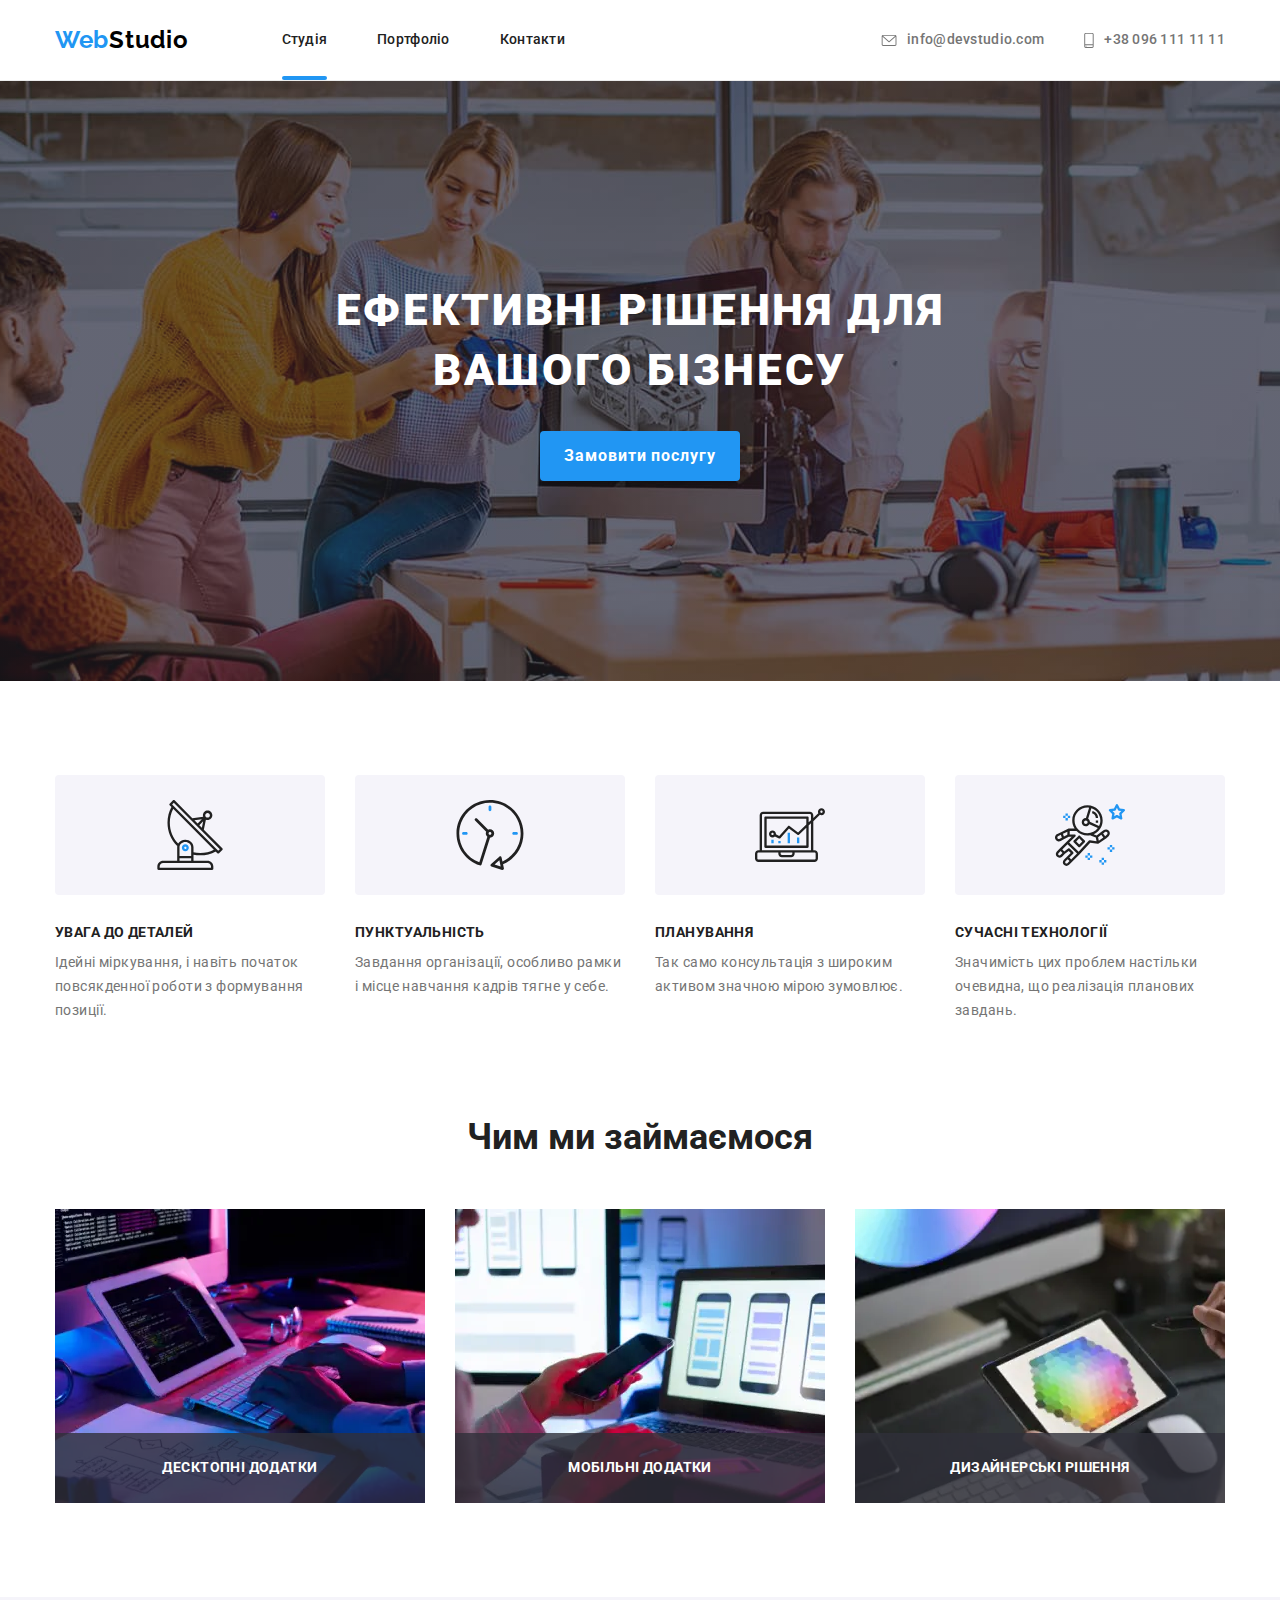
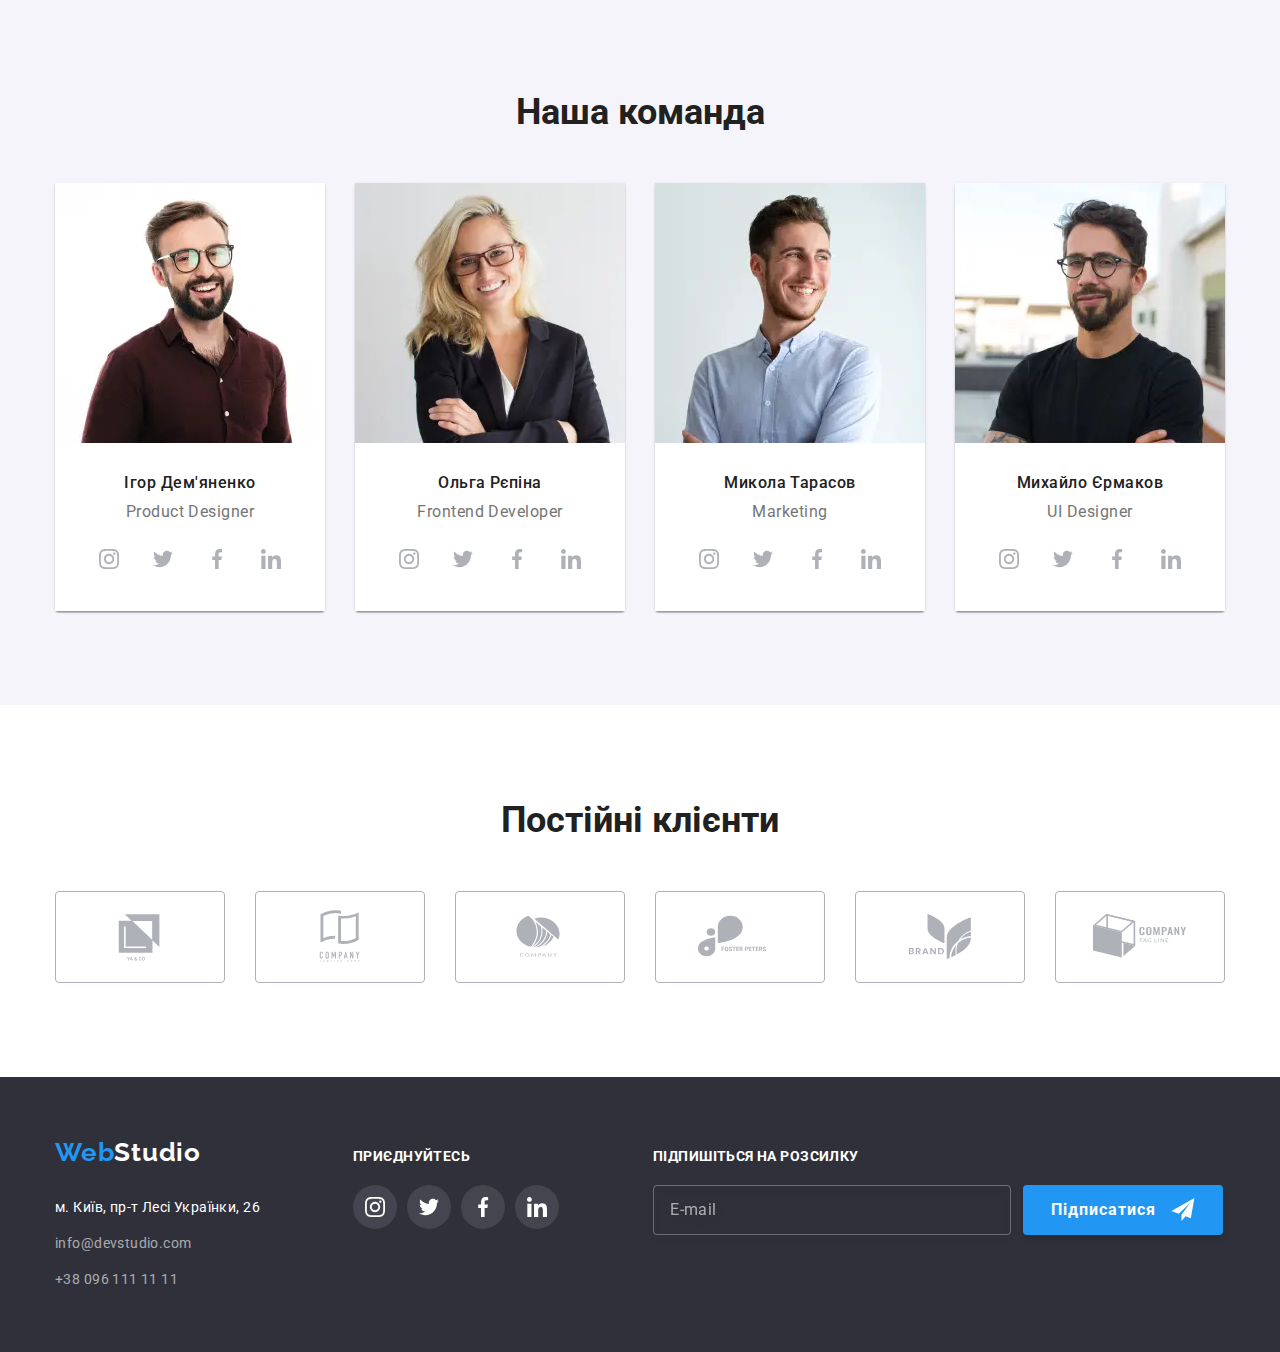
==== index.html @ 48bf85ee "додана мобільна та планшетна версія" ====
<!DOCTYPE html>
<html lang="uk">
<head>
    <meta charset="UTF-8">
    <meta http-equiv="X-UA-Compatible" content="IE=edge">
    <meta name="viewport" content="width=device-width, initial-scale=1.0">
    <title>WebStudio</title>
    <link rel="preconnect" href="https://fonts.googleapis.com">
    <link rel="preconnect" href="https://fonts.gstatic.com" crossorigin>
    <link href="https://fonts.googleapis.com/css2?family=Raleway:wght@700&family=Roboto:wght@400;500;700;900&display=swap" rel="stylesheet">
    <link rel="stylesheet" href="https://cdnjs.cloudflare.com/ajax/libs/modern-normalize/1.1.0/modern-normalize.min.css">
    <link rel="stylesheet" href="./css/main.min.css">
</head>
<body>
    <header class="header">
        <div class="container header__container">
            <nav class="menu header-menu">
                <a href="./index.html" class="logo logo-mobile link">Web<span class="logo logo-mobile header__logo">Studio</span></a>
                <ul class="list menu__nav">
                    <li class="menu__item">
                        <a href="./index.html" class="link menu__link active">Студія</a>
                    </li>
                    <li class="menu__item">
                        <a href="./portfolio.html" class="link menu__link">Портфоліо</a>
                    </li>
                    <li class="menu__item">
                        <a href="" class="link menu__link">Контакти</a>
                    </li>
                </ul>
            </nav>
            <ul class="list header-contact">
                <li class="header-contact__item">
                    <a href="mailto:info@devstudio.com" class="link header-contact__mail">
                        <svg class="header-contact__icon" width="16" height="12">
                            <use href="./images/icons.svg#icon-envelope"></use>
                        </svg>
                        <span class="header-contact__span">info@devstudio.com</span> 
                    </a>
                </li>
                <li class="header-contact__item">
                    <a href="tel:+380961111111" class="link header-contact__tel">
                        <svg class="header-contact__icon" width="10" height="16">
                            <use href="./images/icons.svg#icon-smartphone"></use>
                        </svg>
                        <span class="header-contact__span">+38 096 111 11 11</span> 
                    </a>
                </li>
            </ul>
            <button type="button" class="mobile-menu-btn" data-menu-open>
                <svg width="40" height="40">
                    <use href="./images/icons.svg#icon-menu-burger"></use>
                </svg>
            </button>
      
        </div>
        <div class="container mobile-menu" data-menu>
            <div class=" mobile-menu__container">
                <button type="button" class="mobile-menu-btn mobile-menu__close-btn" data-menu-close>
                    <svg class="modal__icon" width="40" height="40">
                        <use href="./images/icons.svg#icon-close-btn"></use>
                    </svg>
                </button>
                <ul class="list mobile-menu__nav">
                    <li class="mobile-menu__item">
                        <a href="./index.html" class="link mobile-menu__link active">Студія</a>
                    </li>
                    <li class="mobile-menu__item">
                        <a href="./portfolio.html" class="link mobile-menu__link">Портфоліо</a>
                    </li>
                    <li class="mobile-menu__item">
                        <a href="" class="link mobile-menu__link">Контакти</a>
                    </li>
                </ul>
                <ul class="list mobile-header-contact">
                    <li class="mobile-header-contact__item">
                        <a href="tel:+380961111111" class="link mobile-header-contact__tel">
                           +38 096 111 11 11
                        </a>
                    </li>
                    <li class="mobile-header-contact__item">
                        <a href="mailto:info@devstudio.com" class="link mobile-header-contact__mail">
                        info@devstudio.com
                        </a>
                    </li>
                </ul>
                <ul class="list mobile-social-list">
                    <li class="mobile-social-item">
                        <a href="" class="link mobile-social-link">Instagram</a>
                    </li>
                    <li class="mobile-social-item">
                        <a href="" class="link mobile-social-link">Twitter</a>
                    </li>
                    <li class="mobile-social-item">
                        <a href="" class="link mobile-social-link">Facebook</a>
                    </li>
                    <li class="mobile-social-item">
                        <a href="" class="link mobile-social-link">LinkedIn</a>
                    </li>
                </ul>
            </div>
           
        </div>
    </header>
    <main>
        <section class="hero">
            <div class="container">
                <h1 class="main-title">Ефективні рішення для вашого бізнесу</h1>
                <button type ="button" class="base-btn" data-modal-open>Замовити послугу</button>  
            </div>
        </section>
        <section class="advantages">
            <div class="container">
                <h2 class="visually-hidden">Наші переваги</h2>
                <ul class="list advantages__list">
                    <li class="advantages__item">
                        <div class="advantages__icons">
                            <svg class="advantages__icon" width="70" height="70">
                                <use href="./images/icons.svg#icon-antenna"></use>
                            </svg>
                        </div>
                        <h3 class="advantages__title">УВАГА ДО ДЕТАЛЕЙ</h3>
                        <p class="advantages__text">Ідейні міркування, і навіть початок повсякденної роботи з формування позиції.</p>
                    </li>
                    <li class="advantages__item">
                        <div class="advantages__icons">
                            <svg class="advantages__icon" width="70" height="70">
                                <use href="./images/icons.svg#icon-clock"></use>
                            </svg>
                        </div>
                        <h3 class="advantages__title">ПУНКТУАЛЬНІСТЬ</h3>
                        <p class="advantages__text">Завдання організації, особливо рамки і місце навчання кадрів тягне у себе.</p>
                    </li>
                    <li class="advantages__item">
                        <div class="advantages__icons">
                            <svg class="advantages__icon" width="70" height="70">
                                <use href="./images/icons.svg#icon-diagram"></use>
                            </svg>
                        </div>
                        <h3 class="advantages__title">ПЛАНУВАННЯ</h3>
                        <p class="advantages__text">Так само консультація з широким активом значною мірою зумовлює.</p>
                    </li>
                    <li class="advantages__item">
                        <div class="advantages__icons">
                            <svg class="advantages__icon" width="70" height="70">
                                <use href="./images/icons.svg#icon-astronaut"></use>
                            </svg>
                        </div>
                        <h3 class="advantages__title">СУЧАСНІ ТЕХНОЛОГІЇ</h3>
                        <p class="advantages__text">Значимість цих проблем настільки очевидна, що реалізація планових завдань.</p>
                    </li>
                </ul>
            </div>
        </section>
        <section class="about">
            <div class="container">
                <h2 class="title">Чим ми займаємося</h2>
                <ul class="list about__list">
                    <li class="about__item">
                        <picture>
                            <source 
                            srcset="./images/about-1-1200.webp 1x, ./images/about-1-1200@2x.webp 2x"
                            media="(min-width: 1200px)"
                            type="image/webp">

                            <source 
                            srcset="./images/about-1-1200.jpg 1x, ./images/about-1-1200@2x.jpg 2x"
                            media="(min-width: 1200px)">

                            <img src="./images/about-1-1200.jpg" alt="людина працює над розробкою проекту">
                            
                        </picture>
                        <div class="about__inscription">
                            <h3 class="about__text">Десктопні додатки</h3>
                        </div>
                    </li>
                    <li class="about__item">
                        <picture>
                            <source 
                            srcset="./images/about-2-1200.webp 1x, ./images/about-2-1200@2x.webp 2x"
                            media="(min-width: 1200px)"
                            type="image/webp">

                            <source 
                            srcset="./images/about-2-1200.jpg 1x, ./images/about-2-1200@2x.jpg 2x"
                            media="(min-width: 1200px)">

                            <img src="./images/about-2-1200.jpg" alt="людина працює над розробкою проекту">
                            
                        </picture>
                        <div class="about__inscription">
                            <h3 class="about__text">Мобільні додатки</h3>
                        </div>
                    </li>
                    <li class="about__item">
                        <picture>
                            <source 
                            srcset="./images/about-3-1200.webp 1x, ./images/about-3-1200@2x.webp 2x"
                            media="(min-width: 1200px)"
                            type="image/webp">

                            <source 
                            srcset="./images/about-3-1200.jpg 1x, ./images/about-3-1200@2x.jpg 2x"
                            media="(min-width: 1200px)">

                            <img src="./images/about-3-1200.jpg" alt="людина працює над розробкою проекту">
                            
                        </picture>
                        <div class="about__inscription">
                            <h3 class="about__text">Дизайнерські рішення</h3>
                        </div>
                    </li>
                </ul>
            </div>
        </section>
        <section class="team">
            <div class="container">
                <h2 class="title">Наша команда</h2>
                <ul class="list team__list">
                    <li class="team__item">
                        <picture>
                            <source 
                            srcset="./images/team-1-1200.webp 1x, ./images/team-1-1200@2x.webp 2x"
                            media="(min-width: 1200px)"
                            type="image/webp">

                            <source 
                            srcset="./images/team-1-1200.jpg 1x, ./images/team-1-1200@2x.jpg 2x"
                            media="(min-width: 1200px)">

                            <source 
                            srcset="./images/team-1-768.webp 1x, ./images/team-1-768@2x.webp 2x"
                            media="(min-width: 768px)"
                            type="image/webp">

                            <source 
                            srcset="./images/team-1-768.jpg 1x, ./images/team-1-768@2x.jpg 2x"
                            media="(min-width: 768px)">

                            <source 
                            srcset="./images/team-1-480.webp 1x, ./images/team-1-480@2x.webp 2x"
                            media="(max-width: 767px)"
                            type="image/webp">

                            <source 
                            srcset="./images/team-1-480.jpg 1x, ./images/team-1-480@2x.jpg 2x"
                            media="(max-width: 767px)">

                            <img src="./images/team-1-480.jpg" alt="працівник"> 
                        </picture>
                        <div class="team__description">
                            <h3 class="team__member">Ігор Дем'яненко</h3>
                            <p lang="en" class="profession">Product Designer</p>
                            <ul class="list team__icons">
                                <li class="team__icon">
                                    <a href="" class="social-icon-link">
                                        <svg class="social-icon" width="20" height="20">
                                            <use href="./images/icons.svg#icon-instagram"></use>
                                        </svg>
                                    </a>
                                </li>
                                <li class="team__icon">
                                    <a href="" class="social-icon-link">
                                        <svg class="social-icon" width="20" height="20">
                                            <use href="./images/icons.svg#icon-twitter"></use>
                                        </svg>
                                    </a>
                                </li>
                                <li class="team__icon">
                                    <a href="" class="social-icon-link">
                                        <svg class="social-icon" width="20" height="20">
                                            <use href="./images/icons.svg#icon-facebook"></use>
                                        </svg>
                                    </a>
                                </li>
                                <li class="team__icon">
                                    <a href="" class="social-icon-link">
                                        <svg class="social-icon" width="20" height="20">
                                            <use href="./images/icons.svg#icon-linkedin"></use>
                                        </svg>
                                    </a>
                                </li>
                            </ul>
                        </div>
                    </li>
                    <li class="team__item"> 
                        <picture>
                            <source 
                            srcset="./images/team-2-1200.webp 1x, ./images/team-2-1200@2x.webp 2x"
                            media="(min-width: 1200px)"
                            type="image/webp">

                            <source 
                            srcset="./images/team-2-1200.jpg 1x, ./images/team-2-1200@2x.jpg 2x"
                            media="(min-width: 1200px)">

                            <source 
                            srcset="./images/team-2-768.webp 1x, ./images/team-2-768@2x.webp 2x"
                            media="(min-width: 768px)"
                            type="image/webp">

                            <source 
                            srcset="./images/team-2-768.jpg 1x, ./images/team-2-768@2x.jpg 2x"
                            media="(min-width: 768px)">

                            <source 
                            srcset="./images/team-2-480.webp 1x, ./images/team-2-480@2x.webp 2x"
                            media="(max-width: 767px)"
                            type="image/webp">

                            <source 
                            srcset="./images/team-2-480.jpg 1x, ./images/team-2-480@2x.jpg 2x"
                            media="(max-width: 767px)">

                            <img src="./images/team-2-480.jpg" alt="працівник"> 
                        </picture>
                        <div class="team__description">
                            <h3 class="team__member">Ольга Рєпіна</h3>
                            <p lang="en" class="profession">Frontend Developer</p>
                            <ul class="list team__icons">
                                <li class="team__icon">
                                    <a href="" class="social-icon-link link">
                                        <svg class="social-icon" width="20" height="20">
                                            <use href="./images/icons.svg#icon-instagram"></use>
                                        </svg>
                                    </a>
                                </li>
                                <li class="team__icon">
                                    <a href="" class="social-icon-link link">
                                        <svg class="social-icon" width="20" height="20">
                                            <use href="./images/icons.svg#icon-twitter"></use>
                                        </svg>
                                    </a>
                                </li>
                                <li class="team__icon">
                                    <a href="" class="social-icon-link link">
                                        <svg class="social-icon" width="20" height="20">
                                            <use href="./images/icons.svg#icon-facebook"></use>
                                        </svg>
                                    </a>
                                </li>
                                <li class="team__icon">
                                    <a href="" class="social-icon-link link">
                                        <svg class="social-icon" width="20" height="20">
                                            <use href="./images/icons.svg#icon-linkedin"></use>
                                        </svg>
                                    </a>
                                </li>
                            </ul>
                        </div>
                    </li>
                    <li class="team__item"> 
                        <picture>
                            <source 
                            srcset="./images/team-3-1200.webp 1x, ./images/team-3-1200@2x.webp 2x"
                            media="(min-width: 1200px)"
                            type="image/webp">

                            <source 
                            srcset="./images/team-3-1200.jpg 1x, ./images/team-3-1200@2x.jpg 2x"
                            media="(min-width: 1200px)">

                            <source 
                            srcset="./images/team-3-768.webp 1x, ./images/team-3-768@2x.webp 2x"
                            media="(min-width: 768px)"
                            type="image/webp">

                            <source 
                            srcset="./images/team-3-768.jpg 1x, ./images/team-3-768@2x.jpg 2x"
                            media="(min-width: 768px)">

                            <source 
                            srcset="./images/team-3-480.webp 1x, ./images/team-3-480@2x.webp 2x"
                            media="(max-width: 767px)"
                            type="image/webp">

                            <source 
                            srcset="./images/team-3-480.jpg 1x, ./images/team-3-480@2x.jpg 2x"
                            media="(max-width: 767px)">

                            <img src="./images/team-3-480.jpg" alt="працівник"> 
                        </picture>
                        <div class="team__description">
                            <h3 class="team__member">Микола Тарасов</h3>
                            <p lang="en" class="profession">Marketing</p>
                            <ul class="list team__icons">
                                <li class="team__icon">
                                    <a href="" class="social-icon-link link">
                                        <svg class="social-icon" width="20" height="20">
                                            <use href="./images/icons.svg#icon-instagram"></use>
                                        </svg>
                                    </a>
                                </li>
                                <li class="team__icon">
                                    <a href="" class="social-icon-link link">
                                        <svg class="social-icon" width="20" height="20">
                                            <use href="./images/icons.svg#icon-twitter"></use>
                                        </svg>
                                    </a>
                                </li>
                                <li class="team__icon">
                                    <a href="" class="social-icon-link link">
                                        <svg class="social-icon" width="20" height="20">
                                            <use href="./images/icons.svg#icon-facebook"></use>
                                        </svg>
                                    </a>
                                </li>
                                <li class="team__icon">
                                    <a href="" class="social-icon-link link">
                                        <svg class="social-icon" width="20" height="20">
                                            <use href="./images/icons.svg#icon-linkedin"></use>
                                        </svg>
                                    </a>
                                </li>
                            </ul>
                        </div>
                    </li>
                    <li class="team__item"> 
                        <picture>
                            <source 
                            srcset="./images/team-4-1200.webp 1x, ./images/team-4-1200@2x.webp 2x"
                            media="(min-width: 1200px)"
                            type="image/webp">

                            <source 
                            srcset="./images/team-4-1200.jpg 1x, ./images/team-4-1200@2x.jpg 2x"
                            media="(min-width: 1200px)">

                            <source 
                            srcset="./images/team-4-768.webp 1x, ./images/team-4-768@2x.webp 2x"
                            media="(min-width: 768px)"
                            type="image/webp">

                            <source 
                            srcset="./images/team-4-768.jpg 1x, ./images/team-4-768@2x.jpg 2x"
                            media="(min-width: 768px)">

                            <source 
                            srcset="./images/team-4-480.webp 1x, ./images/team-4-480@2x.webp 2x"
                            media="(max-width: 767px)"
                            type="image/webp">

                            <source 
                            srcset="./images/team-4-480.jpg 1x, ./images/team-4-480@2x.jpg 2x"
                            media="(max-width: 767px)">

                            <img src="./images/team-4-480.jpg" alt="працівник"> 
                        </picture>
                        <div class="team__description">
                            <h3 class="team__member">Михайло Єрмаков</h3>
                            <p lang="en" class="profession">UI Designer</p>
                            <ul class="list team__icons">
                                <li class="team__icon">
                                    <a href="" class="social-icon-link link">
                                        <svg class="social-icon" width="20" height="20">
                                            <use href="./images/icons.svg#icon-instagram"></use>
                                        </svg>
                                    </a>
                                </li>
                                <li class="team__icon">
                                    <a href="" class="social-icon-link link">
                                        <svg class="social-icon" width="20" height="20">
                                            <use href="./images/icons.svg#icon-twitter"></use>
                                        </svg>
                                    </a>
                                </li>
                                <li class="team__icon">
                                    <a href="" class="social-icon-link link">
                                        <svg class="social-icon" width="20" height="20">
                                            <use href="./images/icons.svg#icon-facebook"></use>
                                        </svg>
                                    </a>
                                </li>
                                <li class="team__icon">
                                    <a href="" class="social-icon-link link">
                                        <svg class="social-icon" width="20" height="20">
                                            <use href="./images/icons.svg#icon-linkedin"></use>
                                        </svg>
                                    </a>
                                </li>
                            </ul>
                        </div>
                    </li>
                </ul>
            </div>
        </section>  
        <section class="clients">
            <div class="container">
                <h2 class="title">Постійні клієнти</h2>
                <ul class="list clients__list">
                    <li class="clients__item">
                        <a href="" class="clients__link link">
                            <svg width="106" height="60" class="clients__icon">
                                <use href="./images/icons.svg#icon-clien-1"></use>
                            </svg>
                        </a>
                    </li>
                    <li class="clients__item">
                        <a href="" class="clients__link link">
                            <svg width="106" height="60" class="clients__icon">
                                <use href="./images/icons.svg#icon-clien-2"></use>
                            </svg>
                        </a>
                    </li>
                    <li class="clients__item">
                        <a href="" class="clients__link link">
                            <svg width="106" height="60" class="clients__icon">
                                <use href="./images/icons.svg#icon-clien-3"></use>
                            </svg>
                        </a>
                    </li>
                    <li class="clients__item">
                        <a href="" class="clients__link link">
                            <svg width="106" height="60" class="clients__icon">
                                <use href="./images/icons.svg#icon-clien-4"></use>
                            </svg>
                        </a>
                    </li>
                    <li class="clients__item">
                        <a href="" class="clients__link link">
                            <svg width="106" height="60" class="clients__icon">
                                <use href="./images/icons.svg#icon-clien-5"></use>
                            </svg>
                        </a>
                    </li>
                    <li class="clients__item">
                        <a href="" class="clients__link link">
                            <svg width="106" height="60" class="clients__icon">
                                <use href="./images/icons.svg#icon-clien-6"></use>
                            </svg>
                        </a>
                    </li>
                </ul>
            </div>
        </section> 
    </main>
    <footer class="footer">
        <div class="container footer__container">
            <div class="footer__combined">
                <div class="footer__address">
                    <a href="./index.html" class="logo link">Web<span class="logo footer__logo">Studio </span></a>
                    <address class="footer__list">
                        <ul class="list">
                            <li class="footer__item">
                                <a  class="footer__contact footer__address link" href="https://goo.gl/maps/4M67iS6wRBERWRYY8" target="_blank" rel="noopener noreferrer">м. Київ, пр-т Лесі Українки, 26</a>
                            </li>
                            <li class="footer__item">
                                <a  class="footer__contact footer__mail link" href="mailto:info@devstudio.com">info@devstudio.com</a>
                            </li>
                            <li>
                                <a  class="footer__contact footer__tel link" href="tel:+380961111111">+38 096 111 11 11</a>
                            </li>
                        </ul>
                    </address>
                </div>
                <div class="footer__join">
                    <h3 class="join">приєднуйтесь</h3>
                    <ul class="list footer__icons">
                        <li class="footer__icon">
                            <a href="" class="social-icon-link footer__social-icon-link link">
                                <svg class="footer__social-icon" width="20" height="20">
                                    <use href="./images/icons.svg#icon-instagram"></use>
                                </svg>
                            </a>
                        </li>
                        <li class="footer__icon">
                            <a href="" class="social-icon-link footer__social-icon-link link">
                                <svg class="footer__social-icon" width="20" height="20">
                                    <use href="./images/icons.svg#icon-twitter"></use>
                                </svg>
                            </a>
                        </li>
                        <li class="footer__icon">
                            <a href="" class="social-icon-link footer__social-icon-link link">
                                <svg class="footer__social-icon" width="20" height="20">
                                    <use href="./images/icons.svg#icon-facebook"></use>
                                </svg>
                            </a>
                        </li>
                        <li class="footer__icon">
                            <a href="" class="social-icon-link footer__social-icon-link link">
                                <svg class="footer__social-icon" width="20" height="20">
                                    <use href="./images/icons.svg#icon-linkedin"></use>
                                </svg>
                            </a>
                        </li>
                    </ul>
                </div>
            </div>
            <form class="subscription">
                <label class="subscription__text">
                    Підпишіться на розсилку
                </label>
                <span class="subscription__form-input">
                    <input type="email" name="user-email" class="subscription__input" placeholder="E-mail">
                    <button type="submit" class="subscription__btn">
                        <span>Підписатися</span> 
                        <svg width="24" height="24">
                            <use href="./images/icons.svg#icon-icon-send"></use>
                        </svg>
                    </button>
                </span>
            </form>
        </div>
    </footer>
    <div class="backdrop is-hidden" data-modal>
        <div class="modal">
            <button type="button" class="modal__btn" data-modal-close>
                <svg class="modal__icon" width="18" height="18">
                    <use href="./images/icons.svg#icon-close-btn"></use>
                </svg>
            </button>
            <form class="contact-form">
                <p class="contact-form__title">Залиште свої дані, ми вам передзвонимо</p>
                <label class="contact-form__field">
                    <span class="contact-form__text">Ім'я</span> 
                    <span class="contact-form__wrapper">
                        <input type="text" name="user-name" class="contact-form__input">
                        <svg width="18" height="18" class="contact-form__icon">
                            <use href="./images/icons.svg#icon-person"></use>
                        </svg>
                    </span>
                </label>
                <label class="contact-form__field">
                    <span class="contact-form__text">Телефон</span> 
                    <span class="contact-form__wrapper">
                        <input type="tel" name="user-phone" class="contact-form__input">
                        <svg width="18" height="18" class="contact-form__icon">
                            <use href="./images/icons.svg#icon-phone"></use>
                        </svg>
                    </span>
                </label>
                <label class="contact-form__field">
                    <span class="contact-form__text">Пошта</span> 
                    <span class="contact-form__wrapper">
                        <input type="email" name="user-email" class="contact-form__input">
                        <svg width="18" height="18" class="contact-form__icon">
                            <use href="./images/icons.svg#icon-email"></use>
                        </svg>
                    </span>
                </label>
                <label class="contact-form__area">
                    <span class="contact-form__text">Коментар</span> 
                    <textarea name="user-message" placeholder="Введіть текст" class="contact-form__message"></textarea>
                </label>
                <div class="contact-checkbox">
                    <input type="checkbox" name="accept" id="accept" class="checkbox-input" required>
                    <label for="accept" class="checkbox-text">Погоджуюся з розсилкою та приймаю&nbsp; <a href="" class="checkbox-link">Умови договору</a></label>
                </div>
                <button type="submit" class="base-btn">Відправити</button>
            </form>
            

        </div>
    </div>
    <script src="./js/modal.js"></script>
    <script src="./js/mobile-menu.js"></script>

    
</body>
</html>
---- css/main.min.css ----
:root{--primary-color:#212121;--secondary-color:#757575;--accent-color: #2196F3;--main-font: Roboto, sans-serif;--logo-font: Raleway, sans-serif}.visually-hidden{position:absolute;width:1px;height:1px;margin:-1px;border:0;padding:0;white-space:nowrap;clip-path:inset(100%);clip:rect(0 0 0 0);overflow:hidden}body{font-family:var(--main-font);color:var(--primary-color)}h1,h2,h3,h4,h5,h6,p{margin-top:0;margin-bottom:0}ul,ol{margin-top:0;margin-bottom:0;padding-left:0}img{display:block;max-width:100%;height:auto}.link{text-decoration:none}.list{list-style:none}.mobile-menu-btn{background-color:rgba(0,0,0,0);border:none;padding:0;line-height:0;cursor:pointer}@media screen and (max-width: 1199px){section{padding-top:60px;padding-bottom:60px}}@media screen and (min-width: 1200px){section{padding-top:94px;padding-bottom:94px}}.container{padding-left:15px;padding-right:15px}@media screen and (min-width: 480px){.container{width:480px;margin-left:auto;margin-right:auto}}@media screen and (min-width: 768px){.container{width:768px}}@media screen and (min-width: 1200px){.container{width:1200px}}@media screen and (max-width: 1199px){.title{margin-bottom:30px;font-size:28px;line-height:1.18;text-align:center;letter-spacing:.03em}}@media screen and (min-width: 1200px){.title{margin-bottom:50px;font-size:36px;line-height:1.17;text-align:center}}.logo{align-self:center;font-family:var(--logo-font);font-weight:700;font-size:26px;line-height:1.19;letter-spacing:.03em;color:var(--accent-color)}.logo-mobile{font-size:24px;line-height:1.17}.base-btn{display:block;min-width:200px;margin-left:auto;margin-right:auto;padding:10px 20px;border:none;font-family:inherit;font-weight:700;font-size:16px;line-height:1.88;letter-spacing:.06em;color:#fff;background-color:var(--accent-color);box-shadow:0px 4px 4px rgba(0,0,0,.15);border-radius:4px;cursor:pointer;transition:background-color 250ms cubic-bezier(0.4, 0, 0.2, 1)}.base-btn:hover,.base-btn:focus{background-color:#188ce8}.social-icon-link{display:flex;justify-content:center;align-items:center;width:44px;height:44px;border-radius:50%;background-color:#fff;transition:background-color 250ms cubic-bezier(0.4, 0, 0.2, 1)}.social-icon-link:hover,.social-icon-link:focus{background-color:var(--accent-color)}.social-icon{display:block;fill:#afb1b8;transition:fill 250ms cubic-bezier(0.4, 0, 0.2, 1)}.social-icon-link:hover .social-icon,.social-icon-link:focus .social-icon{fill:#fff}.backdrop{position:fixed;left:0;top:0;width:100vw;height:100vh;transition:opacity 500ms linear,visibility 500ms linear;background-color:rgba(0,0,0,.2);padding:93px 15px 94px}.backdrop.is-hidden{opacity:0;visibility:hidden;pointer-events:none}.modal{position:absolute;top:50%;left:50%;width:93%;transform:translate(-50%, -50%) scale(1);padding:40px;background-color:#fff;box-shadow:0px 1px 3px rgba(0,0,0,.12),0px 1px 1px rgba(0,0,0,.14),0px 2px 1px rgba(0,0,0,.2);border-radius:4px;transition:transform 250ms linear}.backdrop.is-hidden .modal{transform:translate(-50%, -50%) scale(0.6)}.modal__btn{position:absolute;display:flex;justify-content:center;align-items:center;top:8px;right:8px;width:30px;height:30px;background-color:#fff;border:1px solid rgba(0,0,0,.1);border-radius:50%;padding:0;cursor:pointer}.modal__icon{transition:fill 250ms cubic-bezier(0.4, 0, 0.2, 1)}.modal__btn:hover .modal__icon,.modal__btn:focus .modal__icon{fill:var(--accent-color)}.contact-form__field{display:block;margin-bottom:10px}.contact-form__wrapper{position:relative;display:block}.contact-form__input{width:100%;height:40px;padding-left:42px;border:1px solid rgba(33,33,33,.2);border-radius:4px;outline:none;transition:border-color 250ms cubic-bezier(0.4, 0, 0.2, 1)}.contact-form__input:focus{border-color:var(--accent-color)}.contact-form__icon{position:absolute;left:12px;top:50%;transform:translateY(-50%);transition:fill 250ms cubic-bezier(0.4, 0, 0.2, 1)}.contact-form__input:focus+.contact-form__icon{fill:var(--accent-color)}.contact-form__title{margin-bottom:12px;font-weight:700;font-size:20px;line-height:1.5;text-align:center;letter-spacing:.03em;color:var(--primary-color)}.contact-form__text{display:block;margin-bottom:4px;font-weight:400;font-size:12px;line-height:1.17;letter-spacing:.01em;color:var(--secondary-color)}.contact-form__area{display:block;margin-bottom:20px}.contact-form__message{display:block;width:100%;height:120px;padding:12px 16px;border:1px solid rgba(33,33,33,.2);border-radius:4px;outline:none;resize:none;transition:border-color 250ms cubic-bezier(0.4, 0, 0.2, 1)}.contact-form__message:focus{border-color:var(--accent-color)}.contact-form__message::placeholder{font-weight:400;font-size:12px;line-height:1.17;letter-spacing:.01em;color:rgba(117,117,117,.5)}.checkbox-text{display:flex;justify-content:center;align-items:center;font-weight:400;font-size:12px;line-height:1.17;letter-spacing:.03em;color:var(--secondary-color)}.checkbox-text::before{display:inline-block;margin-right:9px;width:16px;height:15px;content:"";border:2px solid #000;border-radius:2px;cursor:pointer;transition:border-color 250ms cubic-bezier(0.4, 0, 0.2, 1)}.checkbox-input:checked+.checkbox-text::before{background-color:var(--accent-color);background-image:url(../images/icon-check.svg);background-size:contain;background-repeat:no-repeat;background-position:center;border:none}.checkbox-input:focus+.checkbox-text::before{border-color:var(--accent-color)}.contact-checkbox{display:flex;justify-content:center;align-items:center;margin-bottom:30px}.checkbox-input{position:absolute;width:1px;height:1px;margin:-1px;border:0;padding:0;white-space:nowrap;clip-path:inset(100%);clip:rect(0 0 0 0);overflow:hidden}.checkbox-link{color:var(--accent-color)}@media screen and (min-width: 480px){.modal{width:450px;height:609px}}@media screen and (min-width: 1200px){.modal{width:528px;height:581px}.checkbox-text{font-size:14px;line-height:1.71}.contact-form__title{line-height:1.15}}.header{position:relative;border-bottom:1px solid #ececec}.header__container{display:flex;justify-content:space-between;align-items:center}.header__logo{color:#000}@media screen and (max-width: 767px){.header-menu{padding-top:10px;padding-bottom:10px}.menu__nav{display:none}.header-contact{display:none}.mobile-menu__container{position:relative;padding:48px 40px}.mobile-menu{position:absolute;top:0;left:0;width:100%;height:100vh;overflow:auto;opacity:0;visibility:hidden;pointer-events:none;transition:opacity 250ms linear;background-color:#fff}.mobile-menu.is-open{opacity:1;visibility:visible;pointer-events:auto}.mobile-menu__close-btn{position:absolute;top:10px;right:15px;display:flex;justify-content:center;align-items:center;cursor:pointer}.mobile-menu__close-btn:hover,.mobile-menu__close-btn:focus{fill:var(--accent-color)}.mobile-menu__item:not(:last-child){margin-bottom:32px}.mobile-menu__item:last-child{margin-bottom:302px}.mobile-menu__link{font-weight:500;font-size:40px;line-height:1.18;letter-spacing:.02em;color:inherit;transition:color 250ms cubic-bezier(0.4, 0, 0.2, 1)}.mobile-menu__link:hover,.mobile-menu__link:focus{color:var(--accent-color)}.mobile-header-contact__item:first-child{margin-bottom:32px}.mobile-header-contact__item:last-child{margin-bottom:64px}.mobile-header-contact__tel{font-weight:500;font-size:34px;line-height:1.18;letter-spacing:.02em;color:var(--accent-color)}.mobile-header-contact__mail{font-weight:500;font-size:24px;line-height:1.17;letter-spacing:.02em;color:var(--secondary-color)}.mobile-social-list{display:flex;flex-wrap:wrap}.mobile-social-item:not(:last-child){padding-right:10px;border-right:1px solid rgba(33,33,33,.2)}.mobile-social-item:not(:first-child){padding-left:10px}.mobile-social-link{font-weight:500;font-size:18px;line-height:1.22;letter-spacing:.02em;color:var(--accent-color)}}@media screen and (min-width: 768px){.mobile-menu,.mobile-menu-btn{display:none}.menu{display:flex}.menu__nav{display:flex;margin-left:87px;align-items:center}.menu__item:not(:first-child){margin-left:50px}.menu__link{position:relative;display:block;padding-top:32px;padding-bottom:32px;font-weight:500;font-size:14px;line-height:1.14;letter-spacing:.02em;color:inherit;transition:color 250ms cubic-bezier(0.4, 0, 0.2, 1)}.menu__link:hover,.menu__link:focus{color:var(--accent-color)}.header-contact__mail,.header-contact__tel{display:flex;justify-content:start;align-items:center;font-weight:500;font-size:12px;line-height:1.17;letter-spacing:.02em;color:var(--secondary-color);fill:var(--secondary-color);transition:color 250ms cubic-bezier(0.4, 0, 0.2, 1)}.header-contact__mail:hover,.header-contact__mail:focus,.header-contact__tel:hover,.header-contact__tel:focus{color:var(--accent-color)}.header-contact__item:first-child{margin-bottom:10px}.header-contact__icon{transition:fill 250ms cubic-bezier(0.4, 0, 0.2, 1)}.header-contact__tel:hover .header-contact__icon,.header-contact__tel:focus .header-contact__icon,.header-contact__mail:hover .header-contact__icon,.header-contact__mail:focus .header-contact__icon{fill:var(--accent-color)}.header-contact__span{display:block;margin-left:8px}}@media screen and (min-width: 1200px){.menu__nav{margin-left:93px;justify-content:space-between}.header-contact__mail,.header-contact__tel{justify-content:center;font-size:14px;line-height:1.14;letter-spacing:.02em}.header-contact{display:flex;margin-left:auto;align-items:center}.header-contact__span{margin-left:10px}.header-contact__item:first-child{margin-bottom:0}.header-contact__item:last-child{margin-left:40px}}.hero{background-image:linear-gradient(rgba(47, 48, 58, 0.4), rgba(47, 48, 58, 0.4)),url(../../images/hero-480.jpg);background-size:cover;background-color:#c4c4c4;background-position:center;max-width:480px;margin-left:auto;margin-right:auto;padding-top:118px;padding-bottom:118px}@media(min-device-pixel-ratio: 2),(min-resolution: 192dpi),(min-resolution: 2dppx){.hero-container{background-image:linear-gradient(rgba(47, 48, 58, 0.4), rgba(47, 48, 58, 0.4)),url(../../images/hero-480@2x.jpg)}}.main-title{margin-left:auto;margin-right:auto;margin-bottom:30px;max-width:360px;font-weight:900;font-size:26px;line-height:1.62;text-align:center;letter-spacing:.06em;text-transform:uppercase;color:#fff}@media screen and (min-width: 768px){.hero{background-image:linear-gradient(rgba(47, 48, 58, 0.4), rgba(47, 48, 58, 0.4)),url(../../images/hero-768.jpg);max-width:768px}}@media screen and (min-width: 768px)and (min-device-pixel-ratio: 2),screen and (min-width: 768px)and (min-resolution: 192dpi),screen and (min-width: 768px)and (min-resolution: 2dppx){.hero-container{background-image:linear-gradient(rgba(47, 48, 58, 0.4), rgba(47, 48, 58, 0.4)),url(../../images/hero-768@2x.jpg)}}@media screen and (min-width: 1200px){.hero{background-image:linear-gradient(rgba(47, 48, 58, 0.4), rgba(47, 48, 58, 0.4)),url(../../images/hero-1200.jpg);max-width:1600px;padding-top:200px;padding-bottom:200px}}@media screen and (min-width: 1200px)and (min-device-pixel-ratio: 2),screen and (min-width: 1200px)and (min-resolution: 192dpi),screen and (min-width: 1200px)and (min-resolution: 2dppx){.hero-container{background-image:linear-gradient(rgba(47, 48, 58, 0.4), rgba(47, 48, 58, 0.4)),url(../../images/hero-1200@2x.jpg)}}@media screen and (min-width: 1200px){.main-title{max-width:696px;font-size:44px;line-height:1.36}}.advantages__icons{display:flex;justify-content:center;align-items:center;height:120px;background-color:#f5f4fa;margin-bottom:30px;border-radius:4px}.advantages__item:not(:last-child){margin-bottom:30px}.advantages__icon{display:block}.advantages__title{margin-bottom:10px;font-size:14px;line-height:1.14;letter-spacing:.03em;text-transform:uppercase;text-align:center}.advantages__text{font-weight:400;font-size:14px;line-height:1.71;letter-spacing:.03em;color:var(--secondary-color)}@media screen and (min-width: 768px){.advantages__list{display:flex;flex-wrap:wrap;margin-left:-30px;margin-bottom:-30px}.advantages__icons{height:120px}.advantages__item{width:354px;margin-left:30px;margin-bottom:30px}}@media screen and (min-width: 1200px){.advantages__icons{height:120px}.advantages__item{width:270px}.advantages__item:not(:first-child){margin-left:30px}.advantages__title{text-align:left}}@media screen and (max-width: 1199px){.about{display:none}}.about{padding-top:0}.about__list{display:flex;flex-wrap:wrap;margin-left:-30px;margin-bottom:-30px}.about__item{position:relative;margin-left:30px;margin-bottom:30px}.about__inscription{position:absolute;left:0;bottom:0;width:100%;padding:27px 0px;background-color:rgba(47,48,58,.8)}.about__text{font-size:14px;line-height:1.14;text-align:center;letter-spacing:.03em;text-transform:uppercase;color:#fff}.team{background-color:#f5f4fa}.team__item{border-radius:0px 0px 4px 4px;box-shadow:0px 1px 3px rgba(0,0,0,.12),0px 1px 1px rgba(0,0,0,.14),0px 2px 1px rgba(0,0,0,.2)}.team__item:not(:last-child){margin-bottom:30px}.team__description{background-color:#fff;padding-top:30px;padding-bottom:24px}.team__member{text-align:center;font-weight:500;font-size:16px;line-height:1.19;letter-spacing:.03em}.profession{margin-top:10px;margin-bottom:16px;text-align:center;font-weight:400;font-size:16px;line-height:1.19;letter-spacing:.03em;color:var(--secondary-color)}.team__icons{display:flex;justify-content:center;align-items:center}.team__icon:not(:first-child){margin-left:10px}@media screen and (min-width: 768px){.team__list{display:flex;flex-wrap:wrap;margin-left:-30px;margin-bottom:-30px}.team__item{margin-left:30px;margin-bottom:30px}}@media screen and (min-width: 1200px){.team__item:not(:nth-child(4n+1)){margin-left:30px}.team__description{padding-bottom:30px}}.clients__list{display:flex;flex-wrap:wrap;justify-content:center;margin-left:-30px;margin-bottom:-30px}.clients__link{display:flex;justify-content:center;align-items:center;width:210px;height:92px;border:1px solid #afb1b8;border-radius:4px;fill:#afb1b8;transition:border 250ms cubic-bezier(0.4, 0, 0.2, 1)}.clients__link:hover,.clients__link:focus{border:1px solid var(--accent-color)}.clients__item{margin-left:30px;margin-bottom:30px}.clients__icon{transition:fill 250ms cubic-bezier(0.4, 0, 0.2, 1)}.clients__link:hover .clients__icon,.clients__link:focus .clients__icon{fill:var(--accent-color)}@media screen and (min-width: 768px){.clients__link{width:226px}}@media screen and (min-width: 1200px){.clients__item:not(:first-child){margin-left:30px}.clients__link{width:170px}}.footer{padding-top:60px;padding-bottom:60px;background-color:#2f303a}.footer__logo{color:#fff}.footer__address{text-align:center}.footer__contact{font-style:normal;font-weight:400;font-size:14px;line-height:1.71;letter-spacing:.03em}.footer__address{color:#fff}.footer__mail,.footer__tel{color:rgba(255,255,255,.6)}.footer__list{margin-top:20px}.footer__item{margin-bottom:8px}.footer__join{margin-top:60px;text-align:center}.join{font-size:14px;line-height:1.14;letter-spacing:.03em;text-transform:uppercase;color:#fff}.footer__icons{display:flex;margin-top:20px;justify-content:center}.footer__social-icon-link{background-color:rgba(255,255,255,.1)}.footer__icon:not(:first-child){margin-left:10px}.footer__social-icon{display:block;fill:#fff}.subscription{margin-top:60px}.subscription__text{display:block;width:100%;margin-bottom:20px;font-weight:700;font-size:14px;line-height:1.14;letter-spacing:.03em;text-transform:uppercase;text-align:center;color:#fff}.subscription__input{display:block;width:100%;height:50px;padding-left:16px;border:1px solid rgba(255,255,255,.3);filter:drop-shadow(0px 4px 4px rgba(0, 0, 0, 0.15));border-radius:4px;background-color:rgba(0,0,0,0);color:#fff}.subscription__input::placeholder{font-style:normal;font-weight:400;font-size:16px;line-height:1.25;letter-spacing:.03em;color:rgba(255,255,255,.6)}.subscription__btn{display:flex;align-items:center;justify-content:space-between;min-width:200px;margin-left:auto;margin-right:auto;margin-top:20px;padding:10px 28px;font-family:inherit;font-weight:700;font-size:16px;line-height:1.88;letter-spacing:.06em;text-align:left;color:#fff;background-color:var(--accent-color);box-shadow:0px 4px 4px rgba(0,0,0,.15);border-radius:4px;border:none;cursor:pointer}@media screen and (min-width: 768px){.footer__combined{display:flex;align-items:baseline;justify-content:center}.footer__join{margin-left:165px;margin-top:0}.subscription__input{width:450px;display:block;margin-left:auto;margin-right:auto}}@media screen and (min-width: 1200px){.footer__container{display:flex;align-items:baseline}.footer__address{text-align:left}.footer__list{margin-top:28px}.footer__item{margin-bottom:12px}.footer__join{margin-left:93px;text-align:left}.subscription{margin-left:94px;margin-top:0;min-width:570px}.subscription__text{text-align:inherit}.subscription__form-input{display:flex}.subscription__input{width:358px;margin-left:0;margin-right:0}.subscription__btn{margin-top:0;margin-left:12px;margin-right:0}}.filters{display:flex;flex-wrap:wrap;margin-left:-8px;margin-bottom:-8px}.filters-item{margin-left:8px;margin-bottom:8px}.filter{padding:6px 22px;border:none;border-radius:4px;font-family:inherit;font-weight:500;font-size:16px;line-height:1.62;text-align:center;letter-spacing:.03em;color:inherit;background-color:#f5f4fa;cursor:pointer;transition:background-color 250ms cubic-bezier(0.4, 0, 0.2, 1),box-shadow 250ms cubic-bezier(0.4, 0, 0.2, 1),color 250ms cubic-bezier(0.4, 0, 0.2, 1)}.filter:hover,.filter:focus{box-shadow:0px 3px 1px rgba(0,0,0,.1),0px 1px 2px rgba(0,0,0,.08),0px 2px 2px rgba(0,0,0,.12);background-color:var(--accent-color);color:#fff}@media screen and (min-width: 768px){.filters{justify-content:center}}.portfolio{margin-top:40px}.portfolio__items{border:1px solid #eee;margin-bottom:30px;background:#fff}.portfolio__item{display:block;overflow:hidden;transition:box-shadow 250ms cubic-bezier(0.4, 0, 0.2, 1)}.portfolio__item:hover,.portfolio__item:focus{box-shadow:0px 1px 1px rgba(0,0,0,.12),0px 4px 4px rgba(0,0,0,.06),1px 4px 6px rgba(0,0,0,.16)}.portfolio__thumb{position:relative;overflow:hidden}.portfolio__thumb-info{position:absolute;left:0;bottom:0;width:100%;height:100%;padding:77px 24px;background-color:rgba(33,150,243,.9);transform:translateY(100%);opacity:0;transition:transform 250ms cubic-bezier(0.4, 0, 0.2, 1)}.portfolio__item:hover .portfolio__thumb-info,.portfolio__item:focus .portfolio__thumb-info{transform:translateY(0);opacity:1}.portfolio__thumb-text{font-weight:400;font-size:18px;line-height:1.56;letter-spacing:.03em;color:#fff}.portfolio__description{padding:20px 24px}.portfolio__name{margin-bottom:4px;font-size:18px;line-height:2;letter-spacing:.06em;color:var(--primary-color)}.portfolio__filter{font-weight:400;font-size:16px;line-height:1.88;letter-spacing:.03em;color:var(--secondary-color)}@media screen and (min-width: 768px){.portfolio{display:flex;flex-wrap:wrap;margin-top:30px;margin-left:-30px;margin-bottom:-30px}.portfolio__items{max-width:354px;max-height:440px;margin-left:30px;margin-bottom:30px}.portfolio__thumb-info{padding:49px 24px 77px}}@media screen and (min-width: 1200px){.portfolio{margin-top:50px}.portfolio__items{max-width:370px;max-height:404px}.portfolio__thumb-info{padding:63px 24px}}@media screen and (max-width: 767px){.active{color:var(--accent-color)}}@media screen and (min-width: 768px){.active::after{position:absolute;bottom:0;left:0;content:"";display:block;width:100%;height:4px;background-color:var(--accent-color);border-radius:2px}}/*# sourceMappingURL=main.min.css.map */
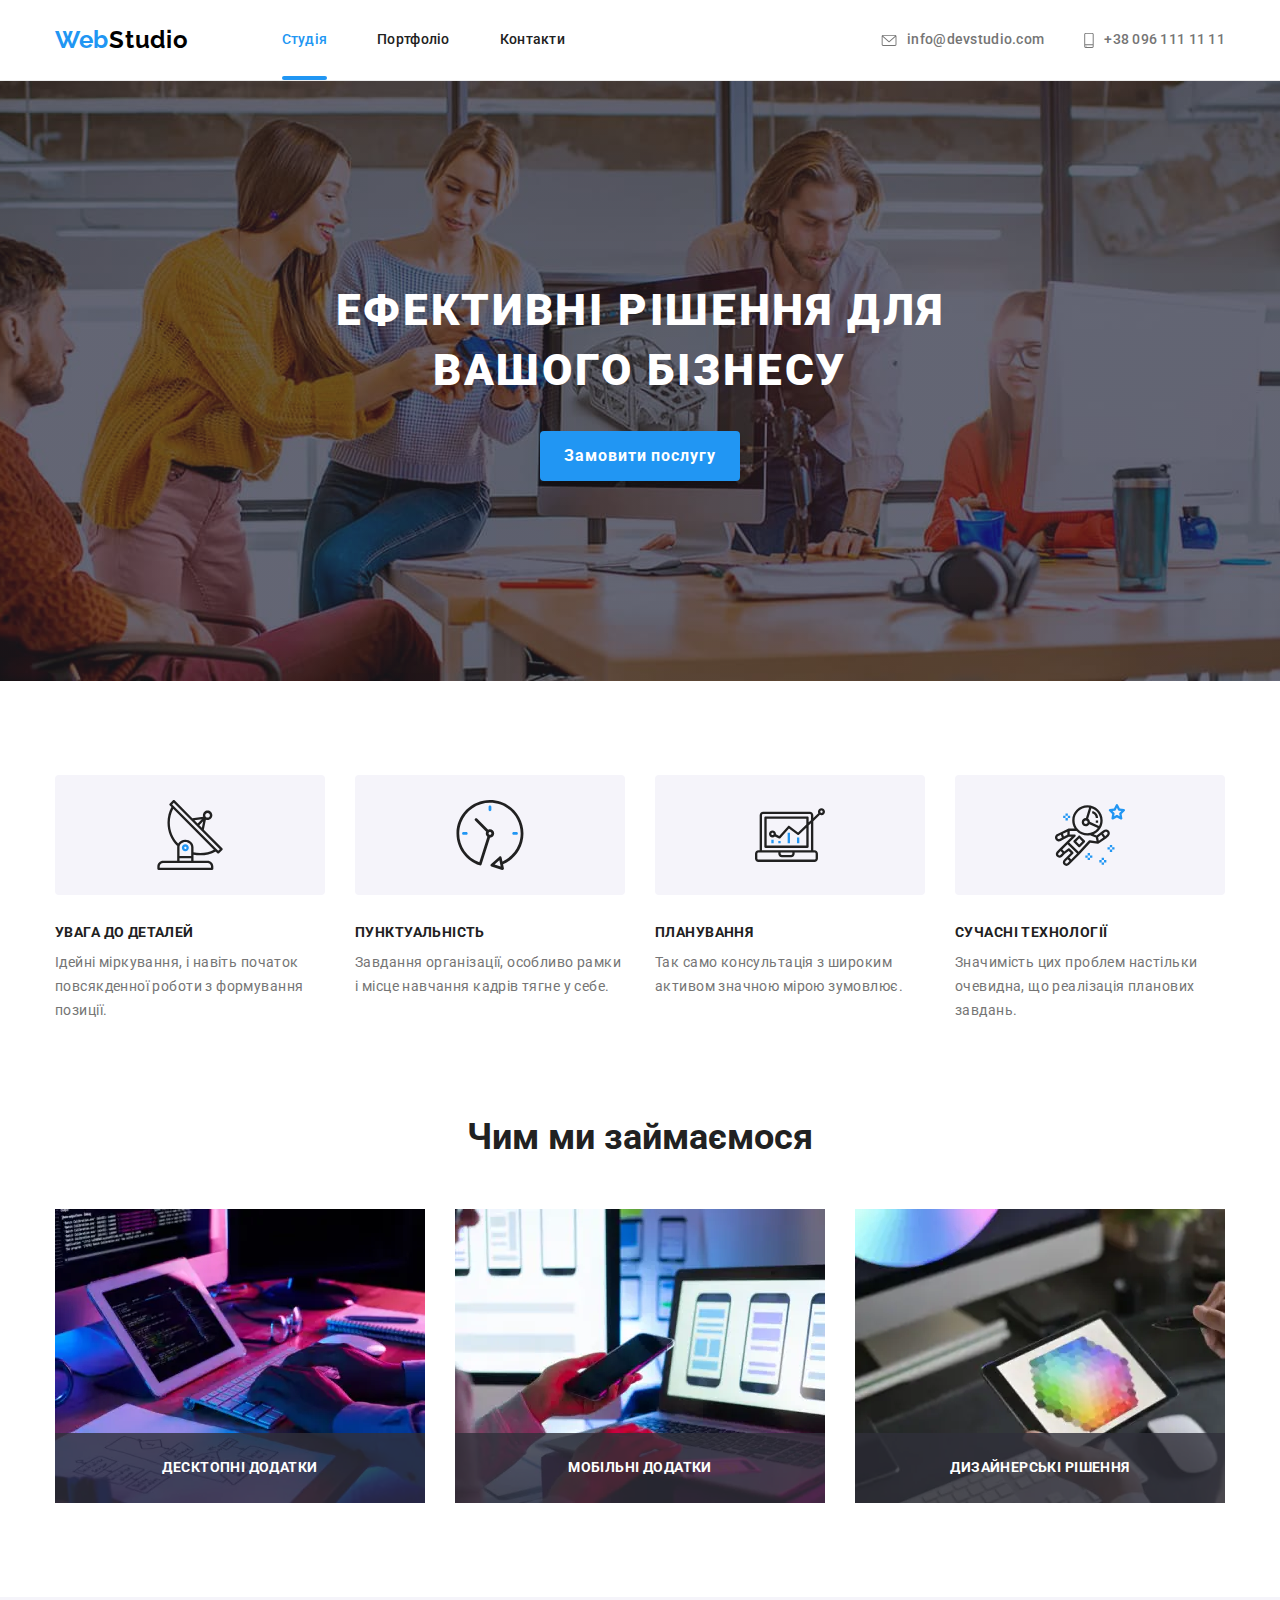
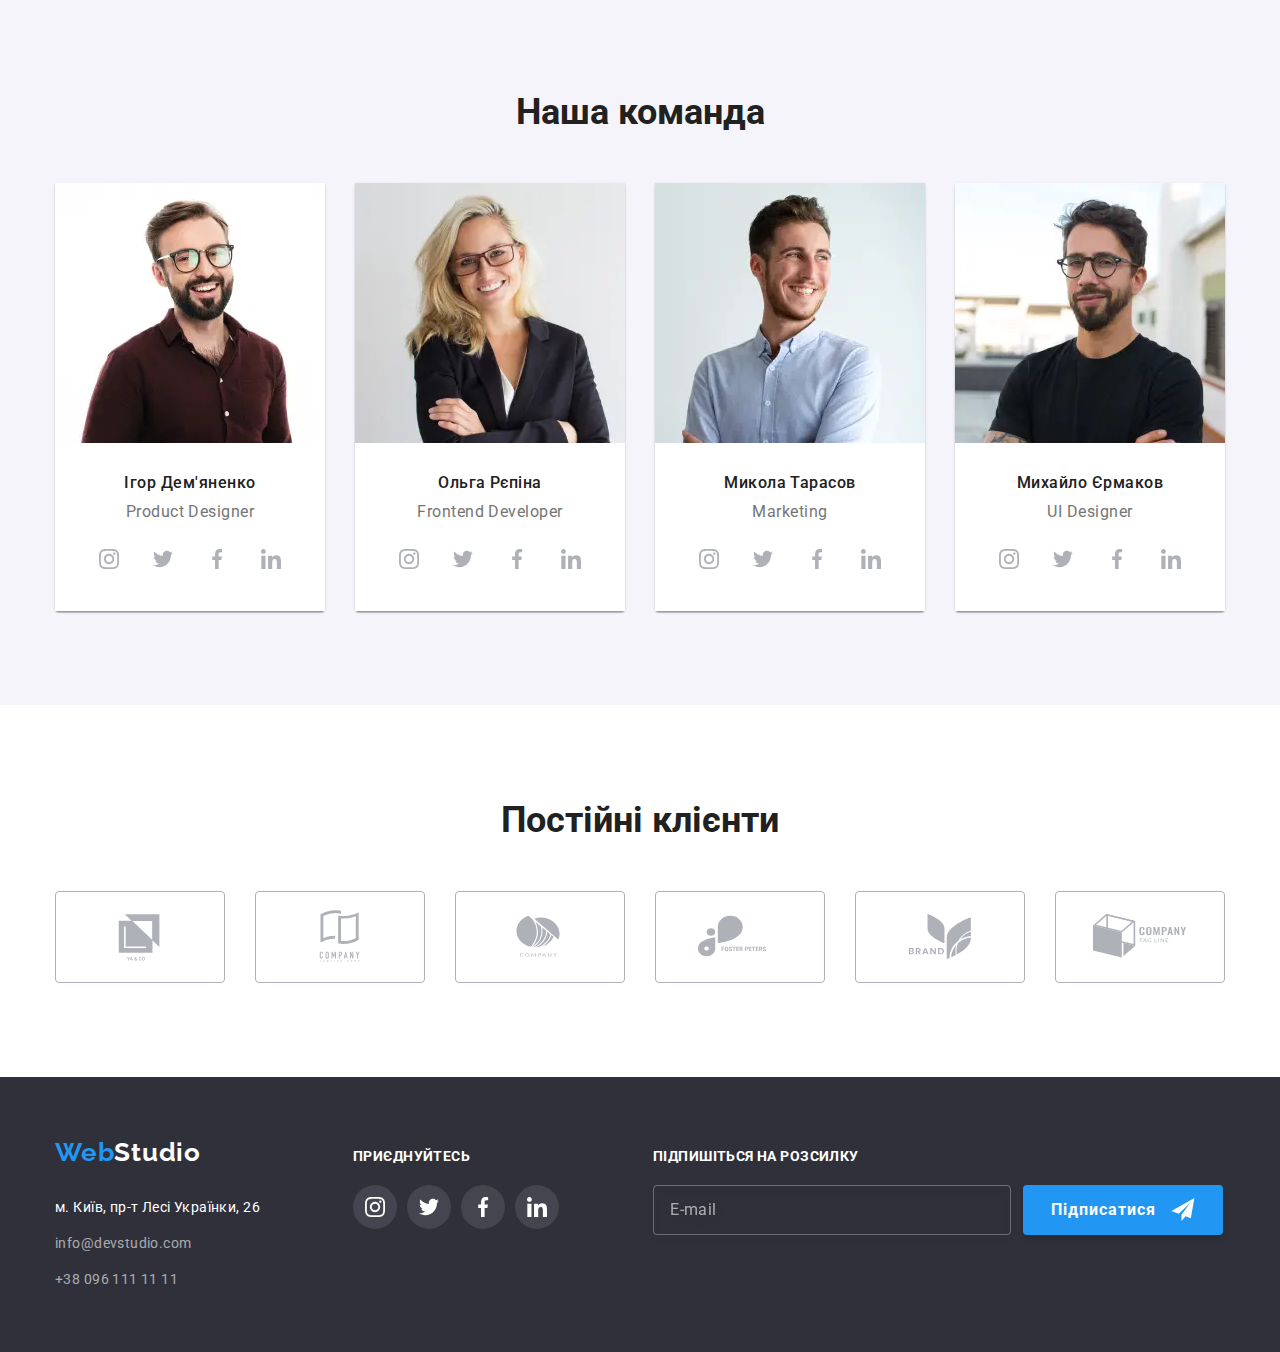
==== commit f87e2b22: "додане фонове зображення" ====
--- a/index.html
+++ b/index.html
@@ -644,7 +644,9 @@
                 </label>
                 <div class="contact-checkbox">
                     <input type="checkbox" name="accept" id="accept" class="checkbox-input" required>
-                    <label for="accept" class="checkbox-text">Погоджуюся з розсилкою та приймаю&nbsp; <a href="" class="checkbox-link">Умови договору</a></label>
+                    <label for="accept" class="checkbox-text">
+                       <span>Погоджуюся з розсилкою та приймаю&nbsp; <a href="" class="checkbox-link">Умови договору</a></span>
+                    </label>
                 </div>
                 <button type="submit" class="base-btn">Відправити</button>
             </form>
--- a/css/main.min.css
+++ b/css/main.min.css
@@ -1 +1 @@
-:root{--primary-color:#212121;--secondary-color:#757575;--accent-color: #2196F3;--main-font: Roboto, sans-serif;--logo-font: Raleway, sans-serif}.visually-hidden{position:absolute;width:1px;height:1px;margin:-1px;border:0;padding:0;white-space:nowrap;clip-path:inset(100%);clip:rect(0 0 0 0);overflow:hidden}body{font-family:var(--main-font);color:var(--primary-color)}h1,h2,h3,h4,h5,h6,p{margin-top:0;margin-bottom:0}ul,ol{margin-top:0;margin-bottom:0;padding-left:0}img{display:block;max-width:100%;height:auto}.link{text-decoration:none}.list{list-style:none}.mobile-menu-btn{background-color:rgba(0,0,0,0);border:none;padding:0;line-height:0;cursor:pointer}@media screen and (max-width: 1199px){section{padding-top:60px;padding-bottom:60px}}@media screen and (min-width: 1200px){section{padding-top:94px;padding-bottom:94px}}.container{padding-left:15px;padding-right:15px}@media screen and (min-width: 480px){.container{width:480px;margin-left:auto;margin-right:auto}}@media screen and (min-width: 768px){.container{width:768px}}@media screen and (min-width: 1200px){.container{width:1200px}}@media screen and (max-width: 1199px){.title{margin-bottom:30px;font-size:28px;line-height:1.18;text-align:center;letter-spacing:.03em}}@media screen and (min-width: 1200px){.title{margin-bottom:50px;font-size:36px;line-height:1.17;text-align:center}}.logo{align-self:center;font-family:var(--logo-font);font-weight:700;font-size:26px;line-height:1.19;letter-spacing:.03em;color:var(--accent-color)}.logo-mobile{font-size:24px;line-height:1.17}.base-btn{display:block;min-width:200px;margin-left:auto;margin-right:auto;padding:10px 20px;border:none;font-family:inherit;font-weight:700;font-size:16px;line-height:1.88;letter-spacing:.06em;color:#fff;background-color:var(--accent-color);box-shadow:0px 4px 4px rgba(0,0,0,.15);border-radius:4px;cursor:pointer;transition:background-color 250ms cubic-bezier(0.4, 0, 0.2, 1)}.base-btn:hover,.base-btn:focus{background-color:#188ce8}.social-icon-link{display:flex;justify-content:center;align-items:center;width:44px;height:44px;border-radius:50%;background-color:#fff;transition:background-color 250ms cubic-bezier(0.4, 0, 0.2, 1)}.social-icon-link:hover,.social-icon-link:focus{background-color:var(--accent-color)}.social-icon{display:block;fill:#afb1b8;transition:fill 250ms cubic-bezier(0.4, 0, 0.2, 1)}.social-icon-link:hover .social-icon,.social-icon-link:focus .social-icon{fill:#fff}.backdrop{position:fixed;left:0;top:0;width:100vw;height:100vh;transition:opacity 500ms linear,visibility 500ms linear;background-color:rgba(0,0,0,.2);padding:93px 15px 94px}.backdrop.is-hidden{opacity:0;visibility:hidden;pointer-events:none}.modal{position:absolute;top:50%;left:50%;width:93%;transform:translate(-50%, -50%) scale(1);padding:40px;background-color:#fff;box-shadow:0px 1px 3px rgba(0,0,0,.12),0px 1px 1px rgba(0,0,0,.14),0px 2px 1px rgba(0,0,0,.2);border-radius:4px;transition:transform 250ms linear}.backdrop.is-hidden .modal{transform:translate(-50%, -50%) scale(0.6)}.modal__btn{position:absolute;display:flex;justify-content:center;align-items:center;top:8px;right:8px;width:30px;height:30px;background-color:#fff;border:1px solid rgba(0,0,0,.1);border-radius:50%;padding:0;cursor:pointer}.modal__icon{transition:fill 250ms cubic-bezier(0.4, 0, 0.2, 1)}.modal__btn:hover .modal__icon,.modal__btn:focus .modal__icon{fill:var(--accent-color)}.contact-form__field{display:block;margin-bottom:10px}.contact-form__wrapper{position:relative;display:block}.contact-form__input{width:100%;height:40px;padding-left:42px;border:1px solid rgba(33,33,33,.2);border-radius:4px;outline:none;transition:border-color 250ms cubic-bezier(0.4, 0, 0.2, 1)}.contact-form__input:focus{border-color:var(--accent-color)}.contact-form__icon{position:absolute;left:12px;top:50%;transform:translateY(-50%);transition:fill 250ms cubic-bezier(0.4, 0, 0.2, 1)}.contact-form__input:focus+.contact-form__icon{fill:var(--accent-color)}.contact-form__title{margin-bottom:12px;font-weight:700;font-size:20px;line-height:1.5;text-align:center;letter-spacing:.03em;color:var(--primary-color)}.contact-form__text{display:block;margin-bottom:4px;font-weight:400;font-size:12px;line-height:1.17;letter-spacing:.01em;color:var(--secondary-color)}.contact-form__area{display:block;margin-bottom:20px}.contact-form__message{display:block;width:100%;height:120px;padding:12px 16px;border:1px solid rgba(33,33,33,.2);border-radius:4px;outline:none;resize:none;transition:border-color 250ms cubic-bezier(0.4, 0, 0.2, 1)}.contact-form__message:focus{border-color:var(--accent-color)}.contact-form__message::placeholder{font-weight:400;font-size:12px;line-height:1.17;letter-spacing:.01em;color:rgba(117,117,117,.5)}.checkbox-text{display:flex;justify-content:center;align-items:center;font-weight:400;font-size:12px;line-height:1.17;letter-spacing:.03em;color:var(--secondary-color)}.checkbox-text::before{display:inline-block;margin-right:9px;width:16px;height:15px;content:"";border:2px solid #000;border-radius:2px;cursor:pointer;transition:border-color 250ms cubic-bezier(0.4, 0, 0.2, 1)}.checkbox-input:checked+.checkbox-text::before{background-color:var(--accent-color);background-image:url(../images/icon-check.svg);background-size:contain;background-repeat:no-repeat;background-position:center;border:none}.checkbox-input:focus+.checkbox-text::before{border-color:var(--accent-color)}.contact-checkbox{display:flex;justify-content:center;align-items:center;margin-bottom:30px}.checkbox-input{position:absolute;width:1px;height:1px;margin:-1px;border:0;padding:0;white-space:nowrap;clip-path:inset(100%);clip:rect(0 0 0 0);overflow:hidden}.checkbox-link{color:var(--accent-color)}@media screen and (min-width: 480px){.modal{width:450px;height:609px}}@media screen and (min-width: 1200px){.modal{width:528px;height:581px}.checkbox-text{font-size:14px;line-height:1.71}.contact-form__title{line-height:1.15}}.header{position:relative;border-bottom:1px solid #ececec}.header__container{display:flex;justify-content:space-between;align-items:center}.header__logo{color:#000}@media screen and (max-width: 767px){.header-menu{padding-top:10px;padding-bottom:10px}.menu__nav{display:none}.header-contact{display:none}.mobile-menu__container{position:relative;padding:48px 40px}.mobile-menu{position:absolute;top:0;left:0;width:100%;height:100vh;overflow:auto;opacity:0;visibility:hidden;pointer-events:none;transition:opacity 250ms linear;background-color:#fff}.mobile-menu.is-open{opacity:1;visibility:visible;pointer-events:auto}.mobile-menu__close-btn{position:absolute;top:10px;right:15px;display:flex;justify-content:center;align-items:center;cursor:pointer}.mobile-menu__close-btn:hover,.mobile-menu__close-btn:focus{fill:var(--accent-color)}.mobile-menu__item:not(:last-child){margin-bottom:32px}.mobile-menu__item:last-child{margin-bottom:302px}.mobile-menu__link{font-weight:500;font-size:40px;line-height:1.18;letter-spacing:.02em;color:inherit;transition:color 250ms cubic-bezier(0.4, 0, 0.2, 1)}.mobile-menu__link:hover,.mobile-menu__link:focus{color:var(--accent-color)}.mobile-header-contact__item:first-child{margin-bottom:32px}.mobile-header-contact__item:last-child{margin-bottom:64px}.mobile-header-contact__tel{font-weight:500;font-size:34px;line-height:1.18;letter-spacing:.02em;color:var(--accent-color)}.mobile-header-contact__mail{font-weight:500;font-size:24px;line-height:1.17;letter-spacing:.02em;color:var(--secondary-color)}.mobile-social-list{display:flex;flex-wrap:wrap}.mobile-social-item:not(:last-child){padding-right:10px;border-right:1px solid rgba(33,33,33,.2)}.mobile-social-item:not(:first-child){padding-left:10px}.mobile-social-link{font-weight:500;font-size:18px;line-height:1.22;letter-spacing:.02em;color:var(--accent-color)}}@media screen and (min-width: 768px){.mobile-menu,.mobile-menu-btn{display:none}.menu{display:flex}.menu__nav{display:flex;margin-left:87px;align-items:center}.menu__item:not(:first-child){margin-left:50px}.menu__link{position:relative;display:block;padding-top:32px;padding-bottom:32px;font-weight:500;font-size:14px;line-height:1.14;letter-spacing:.02em;color:inherit;transition:color 250ms cubic-bezier(0.4, 0, 0.2, 1)}.menu__link:hover,.menu__link:focus{color:var(--accent-color)}.header-contact__mail,.header-contact__tel{display:flex;justify-content:start;align-items:center;font-weight:500;font-size:12px;line-height:1.17;letter-spacing:.02em;color:var(--secondary-color);fill:var(--secondary-color);transition:color 250ms cubic-bezier(0.4, 0, 0.2, 1)}.header-contact__mail:hover,.header-contact__mail:focus,.header-contact__tel:hover,.header-contact__tel:focus{color:var(--accent-color)}.header-contact__item:first-child{margin-bottom:10px}.header-contact__icon{transition:fill 250ms cubic-bezier(0.4, 0, 0.2, 1)}.header-contact__tel:hover .header-contact__icon,.header-contact__tel:focus .header-contact__icon,.header-contact__mail:hover .header-contact__icon,.header-contact__mail:focus .header-contact__icon{fill:var(--accent-color)}.header-contact__span{display:block;margin-left:8px}}@media screen and (min-width: 1200px){.menu__nav{margin-left:93px;justify-content:space-between}.header-contact__mail,.header-contact__tel{justify-content:center;font-size:14px;line-height:1.14;letter-spacing:.02em}.header-contact{display:flex;margin-left:auto;align-items:center}.header-contact__span{margin-left:10px}.header-contact__item:first-child{margin-bottom:0}.header-contact__item:last-child{margin-left:40px}}.hero{background-image:linear-gradient(rgba(47, 48, 58, 0.4), rgba(47, 48, 58, 0.4)),url(../../images/hero-480.jpg);background-size:cover;background-color:#c4c4c4;background-position:center;max-width:480px;margin-left:auto;margin-right:auto;padding-top:118px;padding-bottom:118px}@media(min-device-pixel-ratio: 2),(min-resolution: 192dpi),(min-resolution: 2dppx){.hero-container{background-image:linear-gradient(rgba(47, 48, 58, 0.4), rgba(47, 48, 58, 0.4)),url(../../images/hero-480@2x.jpg)}}.main-title{margin-left:auto;margin-right:auto;margin-bottom:30px;max-width:360px;font-weight:900;font-size:26px;line-height:1.62;text-align:center;letter-spacing:.06em;text-transform:uppercase;color:#fff}@media screen and (min-width: 768px){.hero{background-image:linear-gradient(rgba(47, 48, 58, 0.4), rgba(47, 48, 58, 0.4)),url(../../images/hero-768.jpg);max-width:768px}}@media screen and (min-width: 768px)and (min-device-pixel-ratio: 2),screen and (min-width: 768px)and (min-resolution: 192dpi),screen and (min-width: 768px)and (min-resolution: 2dppx){.hero-container{background-image:linear-gradient(rgba(47, 48, 58, 0.4), rgba(47, 48, 58, 0.4)),url(../../images/hero-768@2x.jpg)}}@media screen and (min-width: 1200px){.hero{background-image:linear-gradient(rgba(47, 48, 58, 0.4), rgba(47, 48, 58, 0.4)),url(../../images/hero-1200.jpg);max-width:1600px;padding-top:200px;padding-bottom:200px}}@media screen and (min-width: 1200px)and (min-device-pixel-ratio: 2),screen and (min-width: 1200px)and (min-resolution: 192dpi),screen and (min-width: 1200px)and (min-resolution: 2dppx){.hero-container{background-image:linear-gradient(rgba(47, 48, 58, 0.4), rgba(47, 48, 58, 0.4)),url(../../images/hero-1200@2x.jpg)}}@media screen and (min-width: 1200px){.main-title{max-width:696px;font-size:44px;line-height:1.36}}.advantages__icons{display:flex;justify-content:center;align-items:center;height:120px;background-color:#f5f4fa;margin-bottom:30px;border-radius:4px}.advantages__item:not(:last-child){margin-bottom:30px}.advantages__icon{display:block}.advantages__title{margin-bottom:10px;font-size:14px;line-height:1.14;letter-spacing:.03em;text-transform:uppercase;text-align:center}.advantages__text{font-weight:400;font-size:14px;line-height:1.71;letter-spacing:.03em;color:var(--secondary-color)}@media screen and (min-width: 768px){.advantages__list{display:flex;flex-wrap:wrap;margin-left:-30px;margin-bottom:-30px}.advantages__icons{height:120px}.advantages__item{width:354px;margin-left:30px;margin-bottom:30px}}@media screen and (min-width: 1200px){.advantages__icons{height:120px}.advantages__item{width:270px}.advantages__item:not(:first-child){margin-left:30px}.advantages__title{text-align:left}}@media screen and (max-width: 1199px){.about{display:none}}.about{padding-top:0}.about__list{display:flex;flex-wrap:wrap;margin-left:-30px;margin-bottom:-30px}.about__item{position:relative;margin-left:30px;margin-bottom:30px}.about__inscription{position:absolute;left:0;bottom:0;width:100%;padding:27px 0px;background-color:rgba(47,48,58,.8)}.about__text{font-size:14px;line-height:1.14;text-align:center;letter-spacing:.03em;text-transform:uppercase;color:#fff}.team{background-color:#f5f4fa}.team__item{border-radius:0px 0px 4px 4px;box-shadow:0px 1px 3px rgba(0,0,0,.12),0px 1px 1px rgba(0,0,0,.14),0px 2px 1px rgba(0,0,0,.2)}.team__item:not(:last-child){margin-bottom:30px}.team__description{background-color:#fff;padding-top:30px;padding-bottom:24px}.team__member{text-align:center;font-weight:500;font-size:16px;line-height:1.19;letter-spacing:.03em}.profession{margin-top:10px;margin-bottom:16px;text-align:center;font-weight:400;font-size:16px;line-height:1.19;letter-spacing:.03em;color:var(--secondary-color)}.team__icons{display:flex;justify-content:center;align-items:center}.team__icon:not(:first-child){margin-left:10px}@media screen and (min-width: 768px){.team__list{display:flex;flex-wrap:wrap;margin-left:-30px;margin-bottom:-30px}.team__item{margin-left:30px;margin-bottom:30px}}@media screen and (min-width: 1200px){.team__item:not(:nth-child(4n+1)){margin-left:30px}.team__description{padding-bottom:30px}}.clients__list{display:flex;flex-wrap:wrap;justify-content:center;margin-left:-30px;margin-bottom:-30px}.clients__link{display:flex;justify-content:center;align-items:center;width:210px;height:92px;border:1px solid #afb1b8;border-radius:4px;fill:#afb1b8;transition:border 250ms cubic-bezier(0.4, 0, 0.2, 1)}.clients__link:hover,.clients__link:focus{border:1px solid var(--accent-color)}.clients__item{margin-left:30px;margin-bottom:30px}.clients__icon{transition:fill 250ms cubic-bezier(0.4, 0, 0.2, 1)}.clients__link:hover .clients__icon,.clients__link:focus .clients__icon{fill:var(--accent-color)}@media screen and (min-width: 768px){.clients__link{width:226px}}@media screen and (min-width: 1200px){.clients__item:not(:first-child){margin-left:30px}.clients__link{width:170px}}.footer{padding-top:60px;padding-bottom:60px;background-color:#2f303a}.footer__logo{color:#fff}.footer__address{text-align:center}.footer__contact{font-style:normal;font-weight:400;font-size:14px;line-height:1.71;letter-spacing:.03em}.footer__address{color:#fff}.footer__mail,.footer__tel{color:rgba(255,255,255,.6)}.footer__list{margin-top:20px}.footer__item{margin-bottom:8px}.footer__join{margin-top:60px;text-align:center}.join{font-size:14px;line-height:1.14;letter-spacing:.03em;text-transform:uppercase;color:#fff}.footer__icons{display:flex;margin-top:20px;justify-content:center}.footer__social-icon-link{background-color:rgba(255,255,255,.1)}.footer__icon:not(:first-child){margin-left:10px}.footer__social-icon{display:block;fill:#fff}.subscription{margin-top:60px}.subscription__text{display:block;width:100%;margin-bottom:20px;font-weight:700;font-size:14px;line-height:1.14;letter-spacing:.03em;text-transform:uppercase;text-align:center;color:#fff}.subscription__input{display:block;width:100%;height:50px;padding-left:16px;border:1px solid rgba(255,255,255,.3);filter:drop-shadow(0px 4px 4px rgba(0, 0, 0, 0.15));border-radius:4px;background-color:rgba(0,0,0,0);color:#fff}.subscription__input::placeholder{font-style:normal;font-weight:400;font-size:16px;line-height:1.25;letter-spacing:.03em;color:rgba(255,255,255,.6)}.subscription__btn{display:flex;align-items:center;justify-content:space-between;min-width:200px;margin-left:auto;margin-right:auto;margin-top:20px;padding:10px 28px;font-family:inherit;font-weight:700;font-size:16px;line-height:1.88;letter-spacing:.06em;text-align:left;color:#fff;background-color:var(--accent-color);box-shadow:0px 4px 4px rgba(0,0,0,.15);border-radius:4px;border:none;cursor:pointer}@media screen and (min-width: 768px){.footer__combined{display:flex;align-items:baseline;justify-content:center}.footer__join{margin-left:165px;margin-top:0}.subscription__input{width:450px;display:block;margin-left:auto;margin-right:auto}}@media screen and (min-width: 1200px){.footer__container{display:flex;align-items:baseline}.footer__address{text-align:left}.footer__list{margin-top:28px}.footer__item{margin-bottom:12px}.footer__join{margin-left:93px;text-align:left}.subscription{margin-left:94px;margin-top:0;min-width:570px}.subscription__text{text-align:inherit}.subscription__form-input{display:flex}.subscription__input{width:358px;margin-left:0;margin-right:0}.subscription__btn{margin-top:0;margin-left:12px;margin-right:0}}.filters{display:flex;flex-wrap:wrap;margin-left:-8px;margin-bottom:-8px}.filters-item{margin-left:8px;margin-bottom:8px}.filter{padding:6px 22px;border:none;border-radius:4px;font-family:inherit;font-weight:500;font-size:16px;line-height:1.62;text-align:center;letter-spacing:.03em;color:inherit;background-color:#f5f4fa;cursor:pointer;transition:background-color 250ms cubic-bezier(0.4, 0, 0.2, 1),box-shadow 250ms cubic-bezier(0.4, 0, 0.2, 1),color 250ms cubic-bezier(0.4, 0, 0.2, 1)}.filter:hover,.filter:focus{box-shadow:0px 3px 1px rgba(0,0,0,.1),0px 1px 2px rgba(0,0,0,.08),0px 2px 2px rgba(0,0,0,.12);background-color:var(--accent-color);color:#fff}@media screen and (min-width: 768px){.filters{justify-content:center}}.portfolio{margin-top:40px}.portfolio__items{border:1px solid #eee;margin-bottom:30px;background:#fff}.portfolio__item{display:block;overflow:hidden;transition:box-shadow 250ms cubic-bezier(0.4, 0, 0.2, 1)}.portfolio__item:hover,.portfolio__item:focus{box-shadow:0px 1px 1px rgba(0,0,0,.12),0px 4px 4px rgba(0,0,0,.06),1px 4px 6px rgba(0,0,0,.16)}.portfolio__thumb{position:relative;overflow:hidden}.portfolio__thumb-info{position:absolute;left:0;bottom:0;width:100%;height:100%;padding:77px 24px;background-color:rgba(33,150,243,.9);transform:translateY(100%);opacity:0;transition:transform 250ms cubic-bezier(0.4, 0, 0.2, 1)}.portfolio__item:hover .portfolio__thumb-info,.portfolio__item:focus .portfolio__thumb-info{transform:translateY(0);opacity:1}.portfolio__thumb-text{font-weight:400;font-size:18px;line-height:1.56;letter-spacing:.03em;color:#fff}.portfolio__description{padding:20px 24px}.portfolio__name{margin-bottom:4px;font-size:18px;line-height:2;letter-spacing:.06em;color:var(--primary-color)}.portfolio__filter{font-weight:400;font-size:16px;line-height:1.88;letter-spacing:.03em;color:var(--secondary-color)}@media screen and (min-width: 768px){.portfolio{display:flex;flex-wrap:wrap;margin-top:30px;margin-left:-30px;margin-bottom:-30px}.portfolio__items{max-width:354px;max-height:440px;margin-left:30px;margin-bottom:30px}.portfolio__thumb-info{padding:49px 24px 77px}}@media screen and (min-width: 1200px){.portfolio{margin-top:50px}.portfolio__items{max-width:370px;max-height:404px}.portfolio__thumb-info{padding:63px 24px}}@media screen and (max-width: 767px){.active{color:var(--accent-color)}}@media screen and (min-width: 768px){.active::after{position:absolute;bottom:0;left:0;content:"";display:block;width:100%;height:4px;background-color:var(--accent-color);border-radius:2px}}/*# sourceMappingURL=main.min.css.map */+:root{--primary-color:#212121;--secondary-color:#757575;--accent-color: #2196F3;--main-font: Roboto, sans-serif;--logo-font: Raleway, sans-serif}.visually-hidden{position:absolute;width:1px;height:1px;margin:-1px;border:0;padding:0;white-space:nowrap;clip-path:inset(100%);clip:rect(0 0 0 0);overflow:hidden}body{font-family:var(--main-font);color:var(--primary-color)}h1,h2,h3,h4,h5,h6,p{margin-top:0;margin-bottom:0}ul,ol{margin-top:0;margin-bottom:0;padding-left:0}img{display:block;max-width:100%;height:auto}.link{text-decoration:none}.list{list-style:none}.mobile-menu-btn{background-color:rgba(0,0,0,0);border:none;padding:0;line-height:0;cursor:pointer}.mobile-menu-btn:hover,.mobile-menu-btn:focus{fill:var(--accent-color)}@media screen and (max-width: 1199px){section{padding-top:60px;padding-bottom:60px}}@media screen and (min-width: 1200px){section{padding-top:94px;padding-bottom:94px}}.container{padding-left:15px;padding-right:15px}@media screen and (min-width: 480px){.container{width:480px;margin-left:auto;margin-right:auto}}@media screen and (min-width: 768px){.container{width:768px}}@media screen and (min-width: 1200px){.container{width:1200px}}@media screen and (max-width: 1199px){.title{margin-bottom:30px;font-size:28px;line-height:1.18;text-align:center;letter-spacing:.03em}}@media screen and (min-width: 1200px){.title{margin-bottom:50px;font-size:36px;line-height:1.17;text-align:center}}.logo{align-self:center;font-family:var(--logo-font);font-weight:700;font-size:26px;line-height:1.19;letter-spacing:.03em;color:var(--accent-color)}.logo-mobile{font-size:24px;line-height:1.17}.base-btn{display:block;min-width:200px;margin-left:auto;margin-right:auto;padding:10px 20px;border:none;font-family:inherit;font-weight:700;font-size:16px;line-height:1.88;letter-spacing:.06em;color:#fff;background-color:var(--accent-color);box-shadow:0px 4px 4px rgba(0,0,0,.15);border-radius:4px;cursor:pointer;transition:background-color 250ms cubic-bezier(0.4, 0, 0.2, 1)}.base-btn:hover,.base-btn:focus{background-color:#188ce8}.social-icon-link{display:flex;justify-content:center;align-items:center;width:44px;height:44px;border-radius:50%;background-color:#fff;transition:background-color 250ms cubic-bezier(0.4, 0, 0.2, 1)}.social-icon-link:hover,.social-icon-link:focus{background-color:var(--accent-color)}.social-icon{display:block;fill:#afb1b8;transition:fill 250ms cubic-bezier(0.4, 0, 0.2, 1)}.social-icon-link:hover .social-icon,.social-icon-link:focus .social-icon{fill:#fff}.backdrop{position:fixed;left:0;top:0;width:100vw;height:100vh;transition:opacity 500ms linear,visibility 500ms linear;background-color:rgba(0,0,0,.2);padding:93px 15px 94px}.backdrop.is-hidden{opacity:0;visibility:hidden;pointer-events:none}.modal{position:absolute;top:50%;left:50%;width:93%;transform:translate(-50%, -50%) scale(1);padding:40px;background-color:#fff;box-shadow:0px 1px 3px rgba(0,0,0,.12),0px 1px 1px rgba(0,0,0,.14),0px 2px 1px rgba(0,0,0,.2);border-radius:4px;transition:transform 250ms linear}.backdrop.is-hidden .modal{transform:translate(-50%, -50%) scale(0.6)}.modal__btn{position:absolute;display:flex;justify-content:center;align-items:center;top:8px;right:8px;width:30px;height:30px;background-color:#fff;border:1px solid rgba(0,0,0,.1);border-radius:50%;padding:0;cursor:pointer}.modal__icon{transition:fill 250ms cubic-bezier(0.4, 0, 0.2, 1)}.modal__btn:hover .modal__icon,.modal__btn:focus .modal__icon{fill:var(--accent-color)}.contact-form__field{display:block;margin-bottom:10px}.contact-form__wrapper{position:relative;display:block}.contact-form__input{width:100%;height:40px;padding-left:42px;border:1px solid rgba(33,33,33,.2);border-radius:4px;outline:none;transition:border-color 250ms cubic-bezier(0.4, 0, 0.2, 1)}.contact-form__input:focus{border-color:var(--accent-color)}.contact-form__icon{position:absolute;left:12px;top:50%;transform:translateY(-50%);transition:fill 250ms cubic-bezier(0.4, 0, 0.2, 1)}.contact-form__input:focus+.contact-form__icon{fill:var(--accent-color)}.contact-form__title{margin-bottom:12px;font-weight:700;font-size:20px;line-height:1.5;text-align:center;letter-spacing:.03em;color:var(--primary-color)}.contact-form__text{display:block;margin-bottom:4px;font-weight:400;font-size:12px;line-height:1.17;letter-spacing:.01em;color:var(--secondary-color)}.contact-form__area{display:block;margin-bottom:20px}.contact-form__message{display:block;width:100%;height:120px;padding:12px 16px;border:1px solid rgba(33,33,33,.2);border-radius:4px;outline:none;resize:none;transition:border-color 250ms cubic-bezier(0.4, 0, 0.2, 1)}.contact-form__message:focus{border-color:var(--accent-color)}.contact-form__message::placeholder{font-weight:400;font-size:12px;line-height:1.17;letter-spacing:.01em;color:rgba(117,117,117,.5)}.checkbox-text{display:flex;justify-content:center;align-items:center;font-weight:400;font-size:12px;line-height:1.17;letter-spacing:.03em;color:var(--secondary-color)}.checkbox-text::before{display:inline-block;margin-right:9px;width:16px;height:15px;content:"";border:2px solid #000;border-radius:2px;cursor:pointer;transition:border-color 250ms cubic-bezier(0.4, 0, 0.2, 1)}.checkbox-input:checked+.checkbox-text::before{background-color:var(--accent-color);background-image:url(../images/icon-check.svg);background-size:contain;background-repeat:no-repeat;background-position:center;border:none}.checkbox-input:focus+.checkbox-text::before{border-color:var(--accent-color)}.contact-checkbox{display:flex;justify-content:center;align-items:center;margin-bottom:30px}.checkbox-input{position:absolute;width:1px;height:1px;margin:-1px;border:0;padding:0;white-space:nowrap;clip-path:inset(100%);clip:rect(0 0 0 0);overflow:hidden}.checkbox-link{color:var(--accent-color)}@media screen and (min-width: 480px){.modal{width:450px;height:609px}}@media screen and (min-width: 1200px){.modal{width:528px;height:581px}.checkbox-text{font-size:14px;line-height:1.71}.contact-form__title{line-height:1.15}}.header{position:relative;border-bottom:1px solid #ececec}.header__container{display:flex;justify-content:space-between;align-items:center}.header__logo{color:#000}@media screen and (max-width: 767px){.header{padding-top:10px;padding-bottom:10px}.menu__nav{display:none}.header-contact{display:none}.mobile-menu__container{position:relative;padding:48px 40px}.mobile-menu{position:fixed;top:0;left:0;width:100%;height:100vh;overflow:auto;opacity:0;z-index:10;visibility:hidden;pointer-events:none;transition:opacity 250ms linear;background-color:#fff}.mobile-menu.is-open{opacity:1;visibility:visible;pointer-events:auto}.mobile-menu__close-btn{position:absolute;top:10px;right:15px;display:flex;justify-content:center;align-items:center;cursor:pointer}.mobile-menu__close-btn:hover,.mobile-menu__close-btn:focus{fill:var(--accent-color)}.mobile-menu__item:not(:last-child){margin-bottom:32px}.mobile-menu__item:last-child{margin-bottom:302px}.mobile-menu__link{font-weight:500;font-size:40px;line-height:1.18;letter-spacing:.02em;color:inherit;transition:color 250ms cubic-bezier(0.4, 0, 0.2, 1)}.mobile-menu__link:hover,.mobile-menu__link:focus{color:var(--accent-color)}.mobile-header-contact__item:first-child{margin-bottom:32px}.mobile-header-contact__item:last-child{margin-bottom:64px}.mobile-header-contact__tel{font-weight:500;font-size:34px;line-height:1.18;letter-spacing:.02em;color:var(--accent-color)}.mobile-header-contact__mail{font-weight:500;font-size:24px;line-height:1.17;letter-spacing:.02em;color:var(--secondary-color)}.mobile-social-list{display:flex;flex-wrap:wrap}.mobile-social-item:not(:last-child){padding-right:10px;border-right:1px solid rgba(33,33,33,.2)}.mobile-social-item:not(:first-child){padding-left:10px}.mobile-social-link{font-weight:500;font-size:18px;line-height:1.22;letter-spacing:.02em;color:var(--accent-color)}}@media screen and (min-width: 768px){.mobile-menu,.mobile-menu-btn{display:none}.menu{display:flex}.menu__nav{display:flex;margin-left:87px;align-items:center}.menu__item:not(:first-child){margin-left:50px}.menu__link{position:relative;display:block;padding-top:32px;padding-bottom:32px;font-weight:500;font-size:14px;line-height:1.14;letter-spacing:.02em;color:inherit;transition:color 250ms cubic-bezier(0.4, 0, 0.2, 1)}.menu__link:hover,.menu__link:focus{color:var(--accent-color)}.header-contact__mail,.header-contact__tel{display:flex;justify-content:start;align-items:center;font-weight:500;font-size:12px;line-height:1.17;letter-spacing:.02em;color:var(--secondary-color);fill:var(--secondary-color);transition:color 250ms cubic-bezier(0.4, 0, 0.2, 1)}.header-contact__mail:hover,.header-contact__mail:focus,.header-contact__tel:hover,.header-contact__tel:focus{color:var(--accent-color)}.header-contact__item:first-child{margin-bottom:10px}.header-contact__icon{transition:fill 250ms cubic-bezier(0.4, 0, 0.2, 1)}.header-contact__tel:hover .header-contact__icon,.header-contact__tel:focus .header-contact__icon,.header-contact__mail:hover .header-contact__icon,.header-contact__mail:focus .header-contact__icon{fill:var(--accent-color)}.header-contact__span{display:block;margin-left:8px}}@media screen and (min-width: 1200px){.menu__nav{margin-left:93px;justify-content:space-between}.header-contact__mail,.header-contact__tel{justify-content:center;font-size:14px;line-height:1.14;letter-spacing:.02em}.header-contact{display:flex;margin-left:auto;align-items:center}.header-contact__span{margin-left:10px}.header-contact__item:first-child{margin-bottom:0}.header-contact__item:last-child{margin-left:40px}}.hero{background-image:linear-gradient(rgba(47, 48, 58, 0.4), rgba(47, 48, 58, 0.4)),url(../images/hero-480.jpg);background-size:cover;background-color:#c4c4c4;background-position:center;margin-left:auto;margin-right:auto;padding-top:118px;padding-bottom:118px}@media(min-device-pixel-ratio: 2),(min-resolution: 192dpi),(min-resolution: 2dppx){.hero{background-image:linear-gradient(rgba(47, 48, 58, 0.4), rgba(47, 48, 58, 0.4)),url(../images/hero-480@2x.jpg)}}.main-title{margin-left:auto;margin-right:auto;margin-bottom:30px;max-width:360px;font-weight:900;font-size:26px;line-height:1.62;text-align:center;letter-spacing:.06em;text-transform:uppercase;color:#fff}@media screen and (min-width: 768px){.hero{background-image:linear-gradient(rgba(47, 48, 58, 0.4), rgba(47, 48, 58, 0.4)),url(../images/hero-768.jpg)}}@media screen and (min-width: 768px)and (min-device-pixel-ratio: 2),screen and (min-width: 768px)and (min-resolution: 192dpi),screen and (min-width: 768px)and (min-resolution: 2dppx){.hero{background-image:linear-gradient(rgba(47, 48, 58, 0.4), rgba(47, 48, 58, 0.4)),url(../images/hero-768@2x.jpg)}}@media screen and (min-width: 1200px){.hero{background-image:linear-gradient(rgba(47, 48, 58, 0.4), rgba(47, 48, 58, 0.4)),url(../images/hero-1200.jpg);max-width:1600px;padding-top:200px;padding-bottom:200px}}@media screen and (min-width: 1200px)and (min-device-pixel-ratio: 2),screen and (min-width: 1200px)and (min-resolution: 192dpi),screen and (min-width: 1200px)and (min-resolution: 2dppx){.hero{background-image:linear-gradient(rgba(47, 48, 58, 0.4), rgba(47, 48, 58, 0.4)),url(../images/hero-1200@2x.jpg)}}@media screen and (min-width: 1200px){.main-title{max-width:696px;font-size:44px;line-height:1.36}}.advantages__icons{display:flex;justify-content:center;align-items:center;height:120px;background-color:#f5f4fa;margin-bottom:30px;border-radius:4px}.advantages__item:not(:last-child){margin-bottom:30px}.advantages__icon{display:block}.advantages__title{margin-bottom:10px;font-size:14px;line-height:1.14;letter-spacing:.03em;text-transform:uppercase;text-align:center}.advantages__text{font-weight:400;font-size:14px;line-height:1.71;letter-spacing:.03em;color:var(--secondary-color)}@media screen and (min-width: 768px){.advantages__list{display:flex;flex-wrap:wrap;margin-left:-30px;margin-bottom:-30px}.advantages__icons{height:120px}.advantages__item{width:354px;margin-left:30px;margin-bottom:30px}.advantages__title{text-align:left}}@media screen and (min-width: 1200px){.advantages__icons{height:120px}.advantages__item{width:270px}.advantages__item:not(:first-child){margin-left:30px}}@media screen and (max-width: 1199px){.about{display:none}}.about{padding-top:0}.about__list{display:flex;flex-wrap:wrap;margin-left:-30px;margin-bottom:-30px}.about__item{position:relative;margin-left:30px;margin-bottom:30px}.about__inscription{position:absolute;left:0;bottom:0;width:100%;padding:27px 0px;background-color:rgba(47,48,58,.8)}.about__text{font-size:14px;line-height:1.14;text-align:center;letter-spacing:.03em;text-transform:uppercase;color:#fff}.team{background-color:#f5f4fa}.team__item{border-radius:0px 0px 4px 4px;box-shadow:0px 1px 3px rgba(0,0,0,.12),0px 1px 1px rgba(0,0,0,.14),0px 2px 1px rgba(0,0,0,.2)}.team__item:not(:last-child){margin-bottom:30px}.team__description{background-color:#fff;padding-top:30px;padding-bottom:24px}.team__member{text-align:center;font-weight:500;font-size:16px;line-height:1.19;letter-spacing:.03em}.profession{margin-top:10px;margin-bottom:16px;text-align:center;font-weight:400;font-size:16px;line-height:1.19;letter-spacing:.03em;color:var(--secondary-color)}.team__icons{display:flex;justify-content:center;align-items:center}.team__icon:not(:first-child){margin-left:10px}@media screen and (min-width: 768px){.team__list{display:flex;flex-wrap:wrap;margin-left:-30px;margin-bottom:-30px}.team__item{margin-left:30px;margin-bottom:30px}}@media screen and (min-width: 1200px){.team__item:not(:nth-child(4n+1)){margin-left:30px}.team__description{padding-bottom:30px}}.clients__list{display:flex;flex-wrap:wrap;justify-content:center;margin-left:-30px;margin-bottom:-30px}.clients__link{display:flex;justify-content:center;align-items:center;width:210px;height:92px;border:1px solid #afb1b8;border-radius:4px;fill:#afb1b8;transition:border 250ms cubic-bezier(0.4, 0, 0.2, 1)}.clients__link:hover,.clients__link:focus{border:1px solid var(--accent-color)}.clients__item{margin-left:30px;margin-bottom:30px}.clients__icon{transition:fill 250ms cubic-bezier(0.4, 0, 0.2, 1)}.clients__link:hover .clients__icon,.clients__link:focus .clients__icon{fill:var(--accent-color)}@media screen and (min-width: 768px){.clients__link{width:226px}}@media screen and (min-width: 1200px){.clients__item:not(:first-child){margin-left:30px}.clients__link{width:170px}}.footer{padding-top:60px;padding-bottom:60px;background-color:#2f303a}.footer__logo{color:#fff}.footer__address{text-align:center}.footer__contact{font-style:normal;font-weight:400;font-size:14px;line-height:1.71;letter-spacing:.03em}.footer__address{color:#fff}.footer__mail,.footer__tel{color:rgba(255,255,255,.6)}.footer__list{margin-top:20px}.footer__item{margin-bottom:8px}.footer__join{margin-top:60px;text-align:center}.join{font-size:14px;line-height:1.14;letter-spacing:.03em;text-transform:uppercase;color:#fff}.footer__icons{display:flex;margin-top:20px;justify-content:center}.footer__social-icon-link{background-color:rgba(255,255,255,.1)}.footer__icon:not(:first-child){margin-left:10px}.footer__social-icon{display:block;fill:#fff}.subscription{margin-top:60px}.subscription__text{display:block;width:100%;margin-bottom:20px;font-weight:700;font-size:14px;line-height:1.14;letter-spacing:.03em;text-transform:uppercase;text-align:center;color:#fff}.subscription__input{display:block;width:100%;height:50px;padding-left:16px;border:1px solid rgba(255,255,255,.3);filter:drop-shadow(0px 4px 4px rgba(0, 0, 0, 0.15));border-radius:4px;background-color:rgba(0,0,0,0);color:#fff}.subscription__input::placeholder{font-style:normal;font-weight:400;font-size:16px;line-height:1.25;letter-spacing:.03em;color:rgba(255,255,255,.6)}.subscription__btn{display:flex;align-items:center;justify-content:space-between;min-width:200px;margin-left:auto;margin-right:auto;margin-top:20px;padding:10px 28px;font-family:inherit;font-weight:700;font-size:16px;line-height:1.88;letter-spacing:.06em;text-align:left;color:#fff;background-color:var(--accent-color);box-shadow:0px 4px 4px rgba(0,0,0,.15);border-radius:4px;border:none;cursor:pointer}@media screen and (min-width: 768px){.footer__combined{display:flex;align-items:baseline;justify-content:center}.footer__join{margin-left:165px;margin-top:0}.subscription__input{width:450px;display:block;margin-left:auto;margin-right:auto}}@media screen and (min-width: 1200px){.footer__container{display:flex;align-items:baseline}.footer__address{text-align:left}.footer__list{margin-top:28px}.footer__item{margin-bottom:12px}.footer__join{margin-left:93px;text-align:left}.subscription{margin-left:94px;margin-top:0;min-width:570px}.subscription__text{text-align:inherit}.subscription__form-input{display:flex}.subscription__input{width:358px;margin-left:0;margin-right:0}.subscription__btn{margin-top:0;margin-left:12px;margin-right:0}}.filters{display:flex;flex-wrap:wrap;margin-left:-8px;margin-bottom:-8px}.filters-item{margin-left:8px;margin-bottom:8px}.filter{padding:6px 22px;border:none;border-radius:4px;font-family:inherit;font-weight:500;font-size:16px;line-height:1.62;text-align:center;letter-spacing:.03em;color:inherit;background-color:#f5f4fa;cursor:pointer;transition:background-color 250ms cubic-bezier(0.4, 0, 0.2, 1),box-shadow 250ms cubic-bezier(0.4, 0, 0.2, 1),color 250ms cubic-bezier(0.4, 0, 0.2, 1)}.filter:hover,.filter:focus{box-shadow:0px 3px 1px rgba(0,0,0,.1),0px 1px 2px rgba(0,0,0,.08),0px 2px 2px rgba(0,0,0,.12);background-color:var(--accent-color);color:#fff}@media screen and (min-width: 768px){.filters{justify-content:center}}.portfolio{margin-top:40px}.portfolio__items{display:flex;border:1px solid #eee;margin-bottom:30px;background:#fff}.portfolio__item{display:block;overflow:hidden;transition:box-shadow 250ms cubic-bezier(0.4, 0, 0.2, 1)}.portfolio__item:hover,.portfolio__item:focus{box-shadow:0px 1px 1px rgba(0,0,0,.12),0px 4px 4px rgba(0,0,0,.06),1px 4px 6px rgba(0,0,0,.16)}.portfolio__thumb{position:relative;overflow:hidden}.portfolio__thumb-info{position:absolute;left:0;bottom:0;display:flex;align-items:center;overflow-y:auto;width:100%;height:100%;padding:24px;background-color:rgba(33,150,243,.9);transform:translateY(100%);opacity:0;transition:transform 250ms cubic-bezier(0.4, 0, 0.2, 1)}.portfolio__item:hover .portfolio__thumb-info,.portfolio__item:focus .portfolio__thumb-info{transform:translateY(0);opacity:1}.portfolio__thumb-text{font-weight:400;font-size:18px;line-height:1.56;letter-spacing:.03em;color:#fff}.portfolio__description{padding:20px 24px}.portfolio__name{margin-bottom:4px;font-size:18px;line-height:2;letter-spacing:.06em;color:var(--primary-color)}.portfolio__filter{font-weight:400;font-size:16px;line-height:1.88;letter-spacing:.03em;color:var(--secondary-color)}@media screen and (min-width: 768px){.portfolio{display:flex;flex-wrap:wrap;margin-top:30px;margin-left:-30px;margin-bottom:-30px}.portfolio__items{max-width:354px;margin-left:30px;margin-bottom:30px}.portfolio__thumb-info{padding:49px 24px 77px}}@media screen and (min-width: 1200px){.portfolio{margin-top:50px}.portfolio__items{max-width:370px;max-height:404px}.portfolio__thumb-info{padding:63px 24px}}.active{color:var(--accent-color)}@media screen and (min-width: 768px){.active::after{position:absolute;bottom:0;left:0;content:"";display:block;width:100%;height:4px;background-color:var(--accent-color);border-radius:2px}}/*# sourceMappingURL=main.min.css.map */